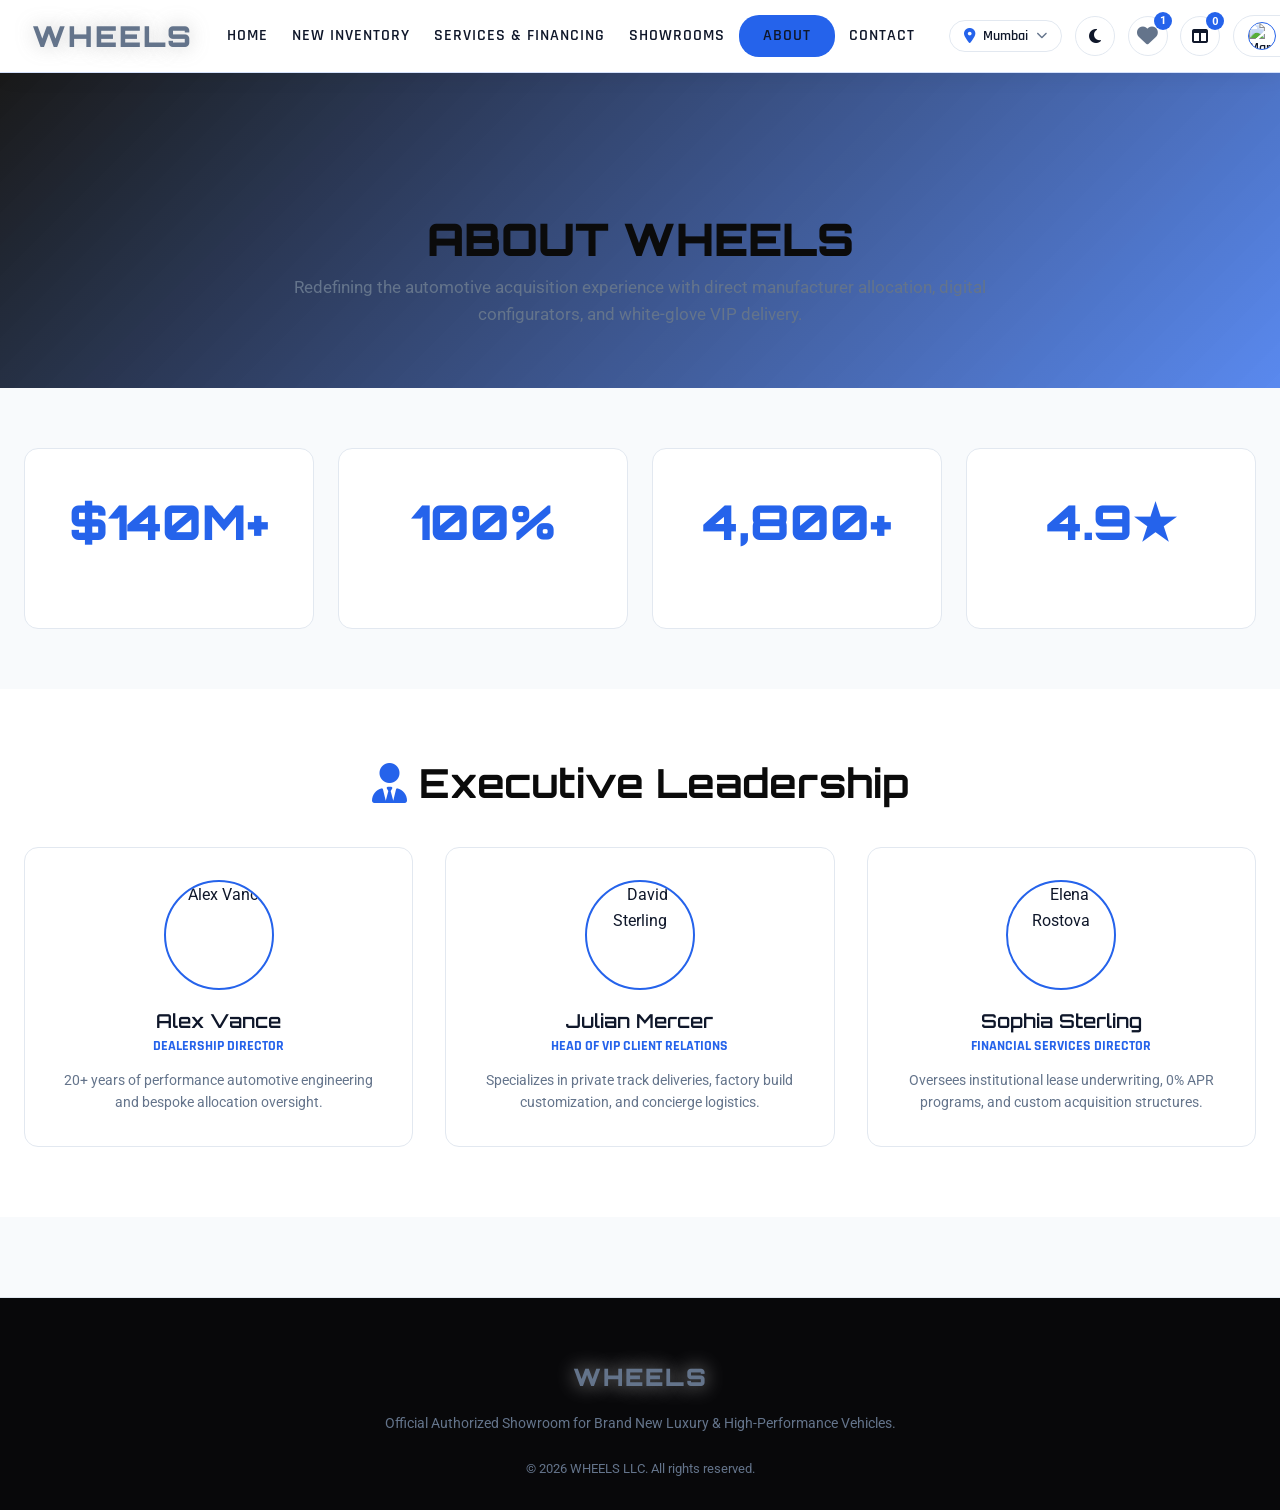
==== about.html @ 49829bff "first commit" ====
<!DOCTYPE html>
<html lang="en">

<head>
    <meta charset="UTF-8">
    <meta name="viewport" content="width=device-width, initial-scale=1.0">
    <title>About Us - WHEELS</title>
    <link rel="stylesheet" href="css/style.css">
    <link rel="stylesheet" href="https://cdnjs.cloudflare.com/ajax/libs/font-awesome/6.4.0/css/all.min.css">
    <link rel="icon" type="image/x-icon"
        href="data:image/svg+xml,<svg xmlns='http://www.w3.org/2000/svg' viewBox='0 0 100 100'><text y='.9em' font-size='90'>🚗</text></svg>">
    <style>
        .page-header {
            background: linear-gradient(135deg, rgba(13, 13, 13, 0.95) 0%, rgba(37, 99, 235, 0.75) 100%), url('https://images.unsplash.com/photo-1492144534655-ae79c2c03457?w=1920&fit=crop') center/cover;
            padding: 140px 2rem 60px;
            text-align: center;
        }

        .stat-card {
            background: var(--subtle);
            border: 1px solid var(--extra);
            border-radius: 14px;
            text-align: center;
            padding: 2.2rem 1.5rem;
        }

        .stat-number {
            font-family: var(--font-heading);
            font-size: 3rem;
            color: var(--secondary);
            font-weight: 900;
            margin-bottom: 0.4rem;
        }

        .team-grid {
            display: grid;
            grid-template-columns: repeat(auto-fit, minmax(260px, 1fr));
            gap: 2rem;
        }

        .team-card {
            background: var(--subtle);
            padding: 2rem;
            text-align: center;
            border: 1px solid var(--extra);
            border-radius: 14px;
            transition: all 0.3s ease;
        }

        .team-card:hover {
            transform: translateY(-6px);
            border-color: var(--secondary);
        }

        .team-avatar {
            width: 110px;
            height: 110px;
            border-radius: 50%;
            object-fit: cover;
            border: 2px solid var(--secondary);
            margin: 0 auto 1.2rem;
            display: block;
        }
    </style>
</head>

<body>
    <!-- NAVBAR -->
    <nav class="navbar">
        <div class="navbar-container">
            <a href="index.html" class="logo">WHEELS</a>
            <ul class="nav-menu">
                <li><a href="index.html">Home</a></li>
                <li><a href="fleet.html">New Inventory</a></li>
                <li><a href="services.html">Services & Financing</a></li>
                <li><a href="locations.html">Showrooms</a></li>
                <li><a href="about.html" class="active">About</a></li>
                <li><a href="contact.html">Contact</a></li>
            </ul>
            <div class="nav-icons">
                <!-- Injected via auth.js / main.js -->
            </div>
            <button class="mobile-menu-toggle" aria-label="Toggle Menu">☰</button>
        </div>
    </nav>

    <!-- PAGE HEADER -->
    <section class="page-header">
        <div class="container" style="max-width: 1200px; margin: 0 auto; padding: 0 1.5rem;">
            <h1 style="font-size: 2.8rem; margin-bottom: 0.5rem;">ABOUT WHEELS</h1>
            <p style="color: var(--accent); max-width: 700px; margin: 0 auto; font-size: 1.05rem;">
                Redefining the automotive acquisition experience with direct manufacturer allocation, digital configurators, and white-glove VIP delivery.
            </p>
        </div>
    </section>

    <!-- STATS -->
    <section class="section" style="padding: 60px 0; background: var(--primary);">
        <div class="container" style="max-width: 1280px; margin: 0 auto; padding: 0 1.5rem;">
            <div style="display: grid; grid-template-columns: repeat(auto-fit, minmax(220px, 1fr)); gap: 1.5rem;">
                <div class="stat-card">
                    <div class="stat-number">$140M+</div>
                    <div style="font-family: var(--font-accent); color: #fff; text-transform: uppercase;">Delivered New Vehicles</div>
                </div>
                <div class="stat-card">
                    <div class="stat-number">100%</div>
                    <div style="font-family: var(--font-accent); color: #fff; text-transform: uppercase;">Transparent MSRP Guarantee</div>
                </div>
                <div class="stat-card">
                    <div class="stat-number">4,800+</div>
                    <div style="font-family: var(--font-accent); color: #fff; text-transform: uppercase;">VIP Test Drives Completed</div>
                </div>
                <div class="stat-card">
                    <div class="stat-number">4.9★</div>
                    <div style="font-family: var(--font-accent); color: #fff; text-transform: uppercase;">Client Satisfaction Rating</div>
                </div>
            </div>
        </div>
    </section>

    <!-- LEADERSHIP TEAM -->
    <section class="section" style="padding: 70px 0; background: var(--subtle);">
        <div class="container" style="max-width: 1280px; margin: 0 auto; padding: 0 1.5rem;">
            <h2 style="margin-bottom: 2.5rem;"><i class="fas fa-user-tie" style="color: var(--secondary);"></i> Executive Leadership</h2>
            
            <div class="team-grid">
                <div class="team-card">
                    <img src="https://images.unsplash.com/photo-1534528741775-53994a69daeb?auto=format&fit=crop&w=300&q=80" alt="Alex Vance" class="team-avatar">
                    <h3 style="font-size: 1.2rem; margin-bottom: 0.2rem;">Alex Vance</h3>
                    <span style="color: var(--secondary); font-family: var(--font-accent); font-weight: 700; font-size: 0.85rem; text-transform: uppercase; display: block; margin-bottom: 0.8rem;">Dealership Director</span>
                    <p style="font-size: 0.85rem; color: var(--accent); margin: 0;">20+ years of performance automotive engineering and bespoke allocation oversight.</p>
                </div>

                <div class="team-card">
                    <img src="https://images.unsplash.com/photo-1507003211169-0a1dd7228f2d?auto=format&fit=crop&w=300&q=80" alt="David Sterling" class="team-avatar">
                    <h3 style="font-size: 1.2rem; margin-bottom: 0.2rem;">Julian Mercer</h3>
                    <span style="color: var(--secondary); font-family: var(--font-accent); font-weight: 700; font-size: 0.85rem; text-transform: uppercase; display: block; margin-bottom: 0.8rem;">Head of VIP Client Relations</span>
                    <p style="font-size: 0.85rem; color: var(--accent); margin: 0;">Specializes in private track deliveries, factory build customization, and concierge logistics.</p>
                </div>

                <div class="team-card">
                    <img src="https://images.unsplash.com/photo-1573496359142-b8d87734a5a2?auto=format&fit=crop&w=300&q=80" alt="Elena Rostova" class="team-avatar">
                    <h3 style="font-size: 1.2rem; margin-bottom: 0.2rem;">Sophia Sterling</h3>
                    <span style="color: var(--secondary); font-family: var(--font-accent); font-weight: 700; font-size: 0.85rem; text-transform: uppercase; display: block; margin-bottom: 0.8rem;">Financial Services Director</span>
                    <p style="font-size: 0.85rem; color: var(--accent); margin: 0;">Oversees institutional lease underwriting, 0% APR programs, and custom acquisition structures.</p>
                </div>
            </div>
        </div>
    </section>

    <!-- FOOTER -->
    <footer class="footer" style="padding: 60px 0 30px; background: #08080a; border-top: 1px solid var(--extra);">
        <div class="container" style="max-width: 1280px; margin: 0 auto; padding: 0 1.5rem; text-align: center;">
            <a href="index.html" class="logo" style="font-size: 1.5rem; display: inline-block; margin-bottom: 1rem;">WHEELS</a>
            <p style="color: var(--accent); font-size: 0.9rem; max-width: 600px; margin: 0 auto 1.5rem;">
                Official Authorized Showroom for Brand New Luxury & High-Performance Vehicles.
            </p>
            <div style="color: var(--accent); font-size: 0.8rem;">
                © 2026 WHEELS LLC. All rights reserved.
            </div>
        </div>
    </footer>

    <!-- SCRIPTS -->
    <script src="js/car-db.js"></script>
    <script src="js/auth.js"></script>
    <script src="js/main.js"></script>
</body>

</html>
---- css/style.css ----
/* ============================================
   WHEELS - CAR RENTAL THEME
   ============================================ */

/* ===== GOOGLE FONTS ===== */
@import url('https://fonts.googleapis.com/css2?family=Orbitron:wght@400;500;600;700;800;900&family=Roboto:wght@300;400;500;700&family=Rajdhani:wght@300;400;500;600;700&display=swap');

/* ===== CSS VARIABLES ===== */
:root {
  --primary: #090D16;
  --secondary: #2563EB;
  --accent: #94A3B8;
  --text: #F8FAFC;
  --subtle: #111827;
  --highlight: #06B6D4;
  --extra: #1E293B;
  
  --font-heading: 'Orbitron', sans-serif;
  --font-body: 'Roboto', sans-serif;
  --font-accent: 'Rajdhani', sans-serif;
}

body.light-theme {
  --primary: #F8FAFC;
  --secondary: #2563EB;
  --accent: #64748B;
  --text: #0F172A;
  --subtle: #FFFFFF;
  --highlight: #0284C7;
  --extra: #E2E8F0;
}

body.light-theme h1,
body.light-theme h2 {
  color: #0B0B0B;
  text-shadow: none;
}

body.light-theme .footer {
  background: #F0F1F4;
}

body.light-theme .footer-section h3 {
  color: #111111;
}

body.light-theme .footer-section p,
body.light-theme .footer-section ul li,
body.light-theme .footer-section ul li a,
body.light-theme .footer-bottom {
  color: #2F2F2F;
}

body.light-theme .footer-section ul li a:hover {
  padding-left: 0;
  transform: none;
  text-shadow: none;
  color: var(--secondary);
}

/* ===== RESET & BASE STYLES ===== */
* {
  margin: 0;
  padding: 0;
  box-sizing: border-box;
}

html {
  scroll-behavior: smooth;
}

/* Global smooth transitions */
* {
  transition-timing-function: ease-in-out;
}

body {
  font-family: var(--font-body);
  color: var(--text);
  background-color: var(--primary);
  line-height: 1.6;
  overflow-x: hidden;
  padding-top: 0; /* Navbar is fixed, no padding needed */
}

/* ===== CARBON FIBER TEXTURE ===== */
.carbon-fiber {
  background-image: 
    repeating-linear-gradient(0deg, rgba(255,255,255,0.03) 0px, transparent 1px, transparent 2px, rgba(255,255,255,0.03) 3px),
    repeating-linear-gradient(90deg, rgba(255,255,255,0.03) 0px, transparent 1px, transparent 2px, rgba(255,255,255,0.03) 3px);
  background-color: var(--primary);
}

/* ===== TYPOGRAPHY ===== */
h1, h2, h3, h4, h5, h6 {
  font-family: var(--font-heading);
  font-weight: 700;
  line-height: 1.2;
  margin-bottom: 1rem;
  text-align: center; /* Center all headings */
}

h1 { font-size: 3.5rem; font-weight: 900; text-align: center; }
h2 { font-size: 2.5rem; font-weight: 700; text-align: center; }
h3 { font-size: 1.8rem; font-weight: 600; text-align: center; }
h4 { font-size: 1.4rem; font-weight: 500; text-align: center; }

p {
  font-family: var(--font-body);
  font-size: 1rem;
  margin-bottom: 1rem;
  text-align: center; /* Center all paragraphs */
}

/* ===== TOP UTILITY BAR ===== */
.top-utility-bar {
  background: #0b0f19;
  border-bottom: 1px solid rgba(255, 255, 255, 0.08);
  padding: 6px 0;
  font-size: 0.82rem;
  color: var(--accent);
  position: relative;
  z-index: 1001;
}

body.light-theme .top-utility-bar {
  background: #0f172a;
  color: #94a3b8;
}

.utility-container {
  max-width: 1400px;
  margin: 0 auto;
  padding: 0 2rem;
  display: flex;
  justify-content: space-between;
  align-items: center;
}

.utility-left, .utility-right {
  display: flex;
  align-items: center;
  gap: 1.2rem;
}

.utility-link {
  color: inherit;
  text-decoration: none;
  display: inline-flex;
  align-items: center;
  gap: 6px;
  transition: color 0.2s;
  cursor: pointer;
}

.utility-link:hover {
  color: #38bdf8;
}

.utility-link.highlight {
  color: #38bdf8;
  font-weight: 600;
}

/* ===== NAVBAR ===== */
.navbar {
  position: sticky;
  top: 0;
  width: 100%;
  background: rgba(11, 15, 25, 0.95);
  backdrop-filter: blur(20px);
  -webkit-backdrop-filter: blur(20px);
  padding: 0.8rem 0;
  z-index: 1000;
  border-bottom: 1px solid rgba(37, 99, 235, 0.25);
  box-shadow: 0 4px 25px rgba(0, 0, 0, 0.5);
  overflow: visible;
}

body.light-theme .navbar {
  background: rgba(255, 255, 255, 0.96);
  border-bottom: 1px solid rgba(37, 99, 235, 0.2);
  box-shadow: 0 4px 20px rgba(0, 0, 0, 0.06);
}

.navbar-container {
  max-width: 1400px;
  margin: 0 auto;
  padding: 0 2rem;
  display: flex;
  justify-content: space-between;
  align-items: center;
  gap: 1.5rem;
  width: 100%;
  box-sizing: border-box;
}

/* Header Center Search */
.nav-center-search {
  display: flex;
  align-items: center;
  background: rgba(255, 255, 255, 0.06);
  border: 1.5px solid var(--extra);
  border-radius: 30px;
  padding: 4px 4px 4px 16px;
  max-width: 480px;
  width: 100%;
  transition: all 0.3s ease;
}

body.light-theme .nav-center-search {
  background: #f1f5f9;
  border: 1.5px solid #cbd5e1;
}

.nav-center-search:focus-within {
  border-color: var(--secondary);
  box-shadow: 0 0 0 3px rgba(37, 99, 235, 0.2);
  background: rgba(255, 255, 255, 0.1);
}

body.light-theme .nav-center-search:focus-within {
  background: #ffffff;
}

.nav-center-search input {
  background: transparent;
  border: none;
  color: var(--text);
  outline: none;
  font-size: 0.9rem;
  width: 100%;
  padding-left: 8px;
}

.nav-search-btn {
  background: var(--secondary);
  color: #ffffff;
  border: none;
  padding: 8px 18px;
  border-radius: 20px;
  font-size: 0.85rem;
  font-weight: 700;
  font-family: var(--font-accent);
  letter-spacing: 0.5px;
  cursor: pointer;
  transition: all 0.2s ease;
}

.nav-search-btn:hover {
  background: #1d4ed8;
  transform: scale(1.02);
}

/* Sub-Navbar Bar */
.subnav-bar {
  background: rgba(15, 23, 42, 0.85);
  border-bottom: 1px solid rgba(255, 255, 255, 0.05);
  padding: 8px 0;
  display: flex;
  justify-content: center;
}

body.light-theme .subnav-bar {
  background: #ffffff;
  border-bottom: 1px solid #e2e8f0;
}

.subnav-links {
  display: flex;
  list-style: none;
  gap: 2rem;
  margin: 0;
  padding: 0;
  flex-wrap: wrap;
  justify-content: center;
}

.subnav-links li a {
  color: var(--accent);
  text-decoration: none;
  font-size: 0.9rem;
  font-weight: 600;
  font-family: var(--font-body);
  transition: all 0.2s ease;
  padding: 4px 8px;
}

.subnav-links li a:hover, .subnav-links li a.active {
  color: var(--secondary);
}

body.light-theme .subnav-links li a {
  color: #475569;
}

body.light-theme .subnav-links li a:hover, body.light-theme .subnav-links li a.active {
  color: var(--secondary);
}

/* ===================================================
   HERO SECTION - SPLIT LAYOUT WITH BLUE / CYBER THEME
   =================================================== */
.hero-split-section {
  padding: 60px 0 70px;
  background: radial-gradient(circle at 80% 50%, rgba(37, 99, 235, 0.12) 0%, rgba(6, 182, 212, 0.05) 40%, var(--primary) 75%);
  position: relative;
  overflow: hidden;
}

body.light-theme .hero-split-section {
  background: radial-gradient(circle at 80% 40%, rgba(37, 99, 235, 0.08) 0%, rgba(6, 182, 212, 0.04) 50%, #f8fafc 100%);
}

.hero-split-container {
  max-width: 1400px;
  margin: 0 auto;
  padding: 0 2rem;
  display: grid;
  grid-template-columns: 1.15fr 0.85fr;
  gap: 3rem;
  align-items: center;
}

.hero-text-col {
  text-align: left;
}

.hero-badge-tag {
  display: inline-flex;
  align-items: center;
  gap: 8px;
  background: rgba(37, 99, 235, 0.12);
  border: 1px solid rgba(37, 99, 235, 0.35);
  color: #38bdf8;
  padding: 6px 14px;
  border-radius: 20px;
  font-size: 0.82rem;
  font-weight: 700;
  font-family: var(--font-accent);
  letter-spacing: 0.5px;
  margin-bottom: 1.2rem;
}

body.light-theme .hero-badge-tag {
  background: rgba(37, 99, 235, 0.1);
  color: #1d4ed8;
  border-color: rgba(37, 99, 235, 0.3);
}

.hero-headline-main {
  font-family: var(--font-heading);
  font-size: 3.4rem;
  font-weight: 900;
  line-height: 1.15;
  margin-bottom: 0.8rem;
  text-align: left;
  letter-spacing: 1px;
}

.hero-headline-main span.highlight-text {
  color: var(--secondary);
  position: relative;
  display: inline-block;
  background: linear-gradient(135deg, #2563eb 0%, #06b6d4 100%);
  -webkit-background-clip: text;
  -webkit-text-fill-color: transparent;
}

.hero-sub-title {
  font-size: 1.35rem;
  font-weight: 700;
  color: var(--text);
  margin-bottom: 1rem;
  text-align: left;
}

.hero-desc-para {
  font-size: 1rem;
  color: var(--accent);
  line-height: 1.7;
  margin-bottom: 2rem;
  text-align: left;
  max-width: 600px;
}

.hero-cta-btn {
  display: inline-flex;
  align-items: center;
  gap: 10px;
  background: linear-gradient(135deg, #2563eb 0%, #1d4ed8 100%);
  color: #ffffff;
  padding: 16px 36px;
  border-radius: 35px;
  font-family: var(--font-accent);
  font-size: 1.05rem;
  font-weight: 800;
  text-transform: uppercase;
  letter-spacing: 1px;
  text-decoration: none;
  box-shadow: 0 10px 30px rgba(37, 99, 235, 0.4);
  transition: all 0.3s ease;
  border: none;
}

.hero-cta-btn:hover {
  transform: translateY(-3px) scale(1.02);
  box-shadow: 0 15px 40px rgba(37, 99, 235, 0.6);
  background: linear-gradient(135deg, #1d4ed8 0%, #0284c7 100%);
}

.hero-checklist-row {
  display: flex;
  gap: 1.5rem;
  margin-top: 2.5rem;
  padding-top: 1.5rem;
  border-top: 1px solid var(--extra);
  flex-wrap: wrap;
}

.hero-check-item {
  display: flex;
  align-items: center;
  gap: 6px;
  font-size: 0.85rem;
  color: var(--accent);
  font-family: var(--font-body);
}

.hero-check-item i {
  color: var(--highlight);
  font-size: 0.9rem;
}

/* Right Car Image Showcase */
.hero-image-col {
  position: relative;
  display: flex;
  align-items: center;
  justify-content: center;
}

.hero-car-stage {
  position: relative;
  width: 100%;
  max-width: 600px;
  filter: drop-shadow(0 25px 35px rgba(0, 0, 0, 0.5));
  animation: floatCar 4s ease-in-out infinite;
}

.hero-car-stage img {
  width: 100%;
  height: auto;
  object-fit: contain;
  border-radius: 16px;
}

@keyframes floatCar {
  0%, 100% { transform: translateY(0px); }
  50% { transform: translateY(-8px); }
}

/* Floating WhatsApp Concierge */
.floating-whatsapp-btn {
  position: fixed;
  bottom: 30px;
  right: 30px;
  width: 56px;
  height: 56px;
  border-radius: 50%;
  background: #25D366;
  color: #ffffff;
  display: flex;
  align-items: center;
  justify-content: center;
  font-size: 1.8rem;
  box-shadow: 0 10px 25px rgba(37, 211, 102, 0.4);
  z-index: 9999;
  text-decoration: none;
  transition: all 0.3s ease;
}

.floating-whatsapp-btn:hover {
  transform: scale(1.12);
  box-shadow: 0 15px 35px rgba(37, 211, 102, 0.6);
}

@media (max-width: 992px) {
  .hero-split-container {
    grid-template-columns: 1fr;
    text-align: center;
  }
  .hero-text-col {
    text-align: center;
  }
  .hero-headline-main {
    font-size: 2.5rem;
    text-align: center;
  }
  .hero-sub-title, .hero-desc-para {
    text-align: center;
    margin-left: auto;
    margin-right: auto;
  }
  .hero-checklist-row {
    justify-content: center;
  }
  .nav-center-search, .subnav-bar {
    display: none;
  }
}

.logo {
  font-family: var(--font-heading);
  font-size: 1.8rem;
  font-weight: 900;
  color: var(--accent);
  text-decoration: none;
  text-transform: uppercase;
  letter-spacing: 2px;
  text-shadow: 0 0 20px rgba(192, 192, 192, 0.8);
  transition: all 0.3s ease;
  flex-shrink: 0; /* Prevent logo from shrinking */
  white-space: nowrap;
}

.logo:hover {
  color: var(--secondary);
  text-shadow: 0 0 30px rgba(220, 20, 60, 1);
  transform: scale(1.05);
}

.nav-menu {
  display: flex;
  list-style: none;
  gap: 0.3rem;
  align-items: center;
  flex-shrink: 0; /* Prevent menu from shrinking */
  margin: 0;
  padding: 0;
}

.nav-menu li a {
  color: var(--text);
  text-decoration: none;
  font-family: var(--font-accent);
  font-weight: 600;
  font-size: 1rem;
  text-transform: uppercase;
  letter-spacing: 1px;
  padding: 0.4rem 0.6rem;
  transition: all 0.3s ease;
  position: relative;
  white-space: nowrap; /* Prevent text wrapping */
  display: inline-block; /* Ensure proper display */
}

.nav-menu li a::after {
  content: '';
  position: absolute;
  bottom: -5px;
  left: 50%;
  transform: translateX(-50%);
  width: 0;
  height: 2px;
  background: var(--secondary);
  transition: width 0.3s ease;
}

.nav-menu li a:hover::after {
  width: 80%;
}

.nav-menu li a.active::after {
  display: none; /* Hide underline when active since we have background */
}

.nav-menu li a:hover {
  color: var(--secondary);
}

.nav-menu li a.active {
  background: var(--secondary);
  color: var(--text); /* White text on red background */
  border-radius: 20px;
  padding: 0.5rem 1.5rem;
}

/* ===== DROPDOWN MENU ===== */
.nav-dropdown {
  position: relative;
}

.dropdown-toggle {
  display: flex;
  align-items: center;
  gap: 0.3rem;
}

.dropdown-toggle i {
  font-size: 0.7rem;
  transition: transform 0.3s ease;
}

.nav-dropdown:hover .dropdown-toggle i {
  transform: rotate(180deg);
}

.dropdown-menu {
  position: absolute;
  top: 100%;
  left: 0;
  background: var(--primary);
  border: 2px solid var(--secondary);
  border-radius: 10px;
  list-style: none;
  padding: 0.5rem 0;
  margin: 0.5rem 0 0 0;
  min-width: 180px;
  opacity: 0;
  visibility: hidden;
  transform: translateY(-10px);
  transition: all 0.3s ease;
  z-index: 1000;
  box-shadow: 0 10px 30px rgba(220, 20, 60, 0.3);
}

.nav-dropdown:hover .dropdown-menu {
  opacity: 1;
  visibility: visible;
  transform: translateY(0);
}

.dropdown-menu li {
  margin: 0;
}

.dropdown-menu li a {
  display: block;
  padding: 0.8rem 1.5rem;
  color: var(--text);
  text-decoration: none;
  font-family: var(--font-accent);
  font-weight: 600;
  font-size: 0.9rem;
  text-transform: uppercase;
  letter-spacing: 1px;
  transition: all 0.3s ease;
  border-radius: 0;
}

.dropdown-menu li a:hover {
  background: var(--secondary);
  color: var(--text);
  padding-left: 2rem;
}

.dropdown-menu li a.active {
  background: var(--secondary);
  color: var(--text);
  border-radius: 0;
  padding: 0.8rem 1.5rem;
}

.nav-icons {
  display: flex;
  gap: 0.8rem;
  align-items: center;
  flex-shrink: 0; /* Prevent icons from shrinking */
}

.theme-toggle {
  background: transparent;
  border: 1px solid var(--extra);
  color: var(--text);
  width: 40px;
  height: 40px;
  border-radius: 50%;
  cursor: pointer;
  display: inline-flex;
  align-items: center;
  justify-content: center;
  font-size: 1rem;
  transition: all 0.3s ease;
}

.theme-toggle:hover {
  color: var(--secondary);
  border-color: var(--secondary);
  transform: scale(1.05);
}

.nav-icons a {
  color: var(--accent);
  font-size: 1.3rem;
  transition: all 0.3s ease;
}

.nav-icons a:hover {
  color: var(--secondary);
  transform: scale(1.2);
}

.mobile-menu-toggle {
  display: none;
  background: none;
  border: none;
  color: var(--text);
  font-size: 1.8rem;
  cursor: pointer;
  flex-shrink: 0; /* Prevent toggle from shrinking */
  padding: 0.5rem;
  align-self: center;
}

/* ===== BUTTONS ===== */
.btn {
  display: inline-block;
  padding: 14px 40px;
  font-family: var(--font-accent);
  font-weight: 700;
  font-size: 1rem;
  text-transform: uppercase;
  text-decoration: none;
  border: none;
  cursor: pointer;
  transition: all 0.3s ease;
  position: relative;
  overflow: hidden;
  clip-path: polygon(10% 0%, 100% 0%, 90% 100%, 0% 100%);
  background: linear-gradient(135deg, var(--secondary) 0%, var(--highlight) 100%);
  color: var(--text);
  letter-spacing: 1px;
}

.btn::before {
  content: '';
  position: absolute;
  top: 0;
  left: -100%;
  width: 100%;
  height: 100%;
  background: linear-gradient(90deg, transparent, rgba(255,255,255,0.2), transparent);
  transition: left 0.5s ease;
}

.btn:hover::before {
  left: 100%;
}

.btn:hover {
  background: var(--accent);
  color: var(--primary);
  box-shadow: 0 0 30px rgba(192, 192, 192, 0.8);
  transform: translateY(-3px) scale(1.05);
  letter-spacing: 2px;
}

.btn-secondary {
  background: transparent;
  border: 2px solid var(--secondary);
  color: var(--secondary);
}

.btn-secondary:hover {
  background: var(--secondary);
  color: var(--text);
  transform: translateY(-3px) scale(1.05);
  box-shadow: 0 5px 20px rgba(220, 20, 60, 0.6);
  letter-spacing: 2px;
}

/* Ensure btn-secondary hover overrides btn hover for buttons with both classes */
.btn.btn-secondary:hover {
  background: var(--secondary) !important;
  color: var(--text) !important;
}

/* ===== CARDS ===== */
.card {
  background-color: var(--primary);
  border-top: 4px solid var(--secondary);
  border: 1px solid var(--extra);
  padding: 2rem;
  transition: all 0.3s ease;
  position: relative;
  clip-path: polygon(5% 0%, 100% 0%, 95% 100%, 0% 100%);
  height: 100%;
  display: flex;
  flex-direction: column;
  text-align: center; /* Center all text in cards */
  align-items: center; /* Center card content */
}

/* Service card button alignment */
.service-card .btn {
  margin-top: auto;
  align-self: center;
  width: auto;
  min-width: 150px;
  display: inline-block;
}

.card p,
.card h3,
.card h4 {
  text-align: center;
  width: 100%;
}

.card::before {
  content: '';
  position: absolute;
  top: 0;
  left: 0;
  right: 0;
  height: 4px;
  background: var(--secondary);
  transform: scaleX(0);
  transition: transform 0.3s ease;
}

.card:hover::before {
  transform: scaleX(1);
}

.card:hover {
  border-color: var(--accent);
  transform: translateY(-10px) scale(1.02);
  box-shadow: 0 10px 40px rgba(220, 20, 60, 0.5);
  background-color: var(--subtle);
}

/* Card icon hover effect */
.card:hover i {
  transform: scale(1.2) rotate(5deg);
  color: var(--secondary);
  transition: all 0.3s ease;
}

.card i {
  transition: all 0.3s ease;
}

/* Card text hover effect */
.card:hover h3 {
  color: var(--secondary);
  transition: color 0.3s ease;
}

.card:hover p {
  color: var(--accent);
  transition: color 0.3s ease;
}

/* ===== HERO SECTION ===== */
.hero {
  position: relative;
  height: 100vh;
  min-height: 600px;
  display: flex;
  align-items: center;
  justify-content: center;
  overflow: hidden;
  margin-top: 0; /* No margin needed as navbar is fixed */
}

.hero-video {
  position: absolute;
  top: 50%;
  left: 50%;
  transform: translate(-50%, -50%);
  min-width: 100%;
  min-height: 100%;
  width: auto;
  height: auto;
  z-index: -2;
  object-fit: cover;
}

.hero-overlay {
  position: absolute;
  top: 0;
  left: 0;
  width: 100%;
  height: 100%;
  background: linear-gradient(135deg, rgba(13, 13, 13, 0.85) 0%, rgba(220, 20, 60, 0.3) 100%);
  z-index: -1;
}

.hero-content {
  max-width: 1200px;
  margin: 0 auto;
  padding: 0 2rem;
  text-align: center;
  z-index: 1;
  position: relative;
  width: 100%;
  box-sizing: border-box;
}

.hero-content h1 {
  font-size: 4rem;
  margin-bottom: 1.5rem;
  text-shadow: 0 0 30px rgba(220, 20, 60, 0.8);
  animation: fadeInUp 1s ease;
  transition: all 0.3s ease;
}

.hero-content:hover h1 {
  transform: scale(1.05);
  text-shadow: 0 0 40px rgba(220, 20, 60, 1);
  color: var(--secondary);
}

/* Additional hover effects for form elements */
.booking-form:hover {
  transform: scale(1.01);
  transition: all 0.3s ease;
}

.booking-form {
  transition: all 0.3s ease;
}

.booking-widget {
  background: rgba(13, 13, 13, 0.95);
  border: 2px solid var(--secondary);
  padding: 2.5rem;
  margin-top: 3rem;
  clip-path: polygon(3% 0%, 100% 0%, 97% 100%, 0% 100%);
  box-shadow: 0 10px 50px rgba(220, 20, 60, 0.4);
  width: 100%;
  max-width: 100%;
  box-sizing: border-box;
  transition: all 0.3s ease;
}

.booking-widget:hover {
  box-shadow: 0 15px 60px rgba(220, 20, 60, 0.6);
  border-color: var(--highlight);
  transform: translateY(-5px);
}

.booking-form {
  display: grid;
  grid-template-columns: repeat(auto-fit, minmax(200px, 1fr));
  gap: 1.5rem;
  margin-bottom: 1.5rem;
}

.form-group {
  display: flex;
  flex-direction: column;
}

.form-group label {
  font-family: var(--font-accent);
  font-weight: 600;
  margin-bottom: 0.5rem;
  color: var(--accent);
  font-size: 0.9rem;
  text-transform: uppercase;
}

.form-group input,
.form-group select {
  padding: 12px;
  background: var(--subtle);
  border: 1px solid var(--extra);
  color: var(--text);
  font-family: var(--font-body);
  transition: all 0.3s ease;
}

.form-group input:hover,
.form-group select:hover {
  border-color: var(--accent);
  background: var(--extra);
  transition: all 0.3s ease;
}

.form-group input:focus,
.form-group select:focus {
  outline: none;
  border-color: var(--secondary);
  box-shadow: 0 0 15px rgba(220, 20, 60, 0.5);
  transform: scale(1.02);
  transition: all 0.3s ease;
}

.form-group label:hover {
  color: var(--secondary);
  transition: color 0.3s ease;
}

.trust-badges {
  display: flex;
  justify-content: center;
  gap: 3rem;
  margin-top: 2rem;
  flex-wrap: wrap;
}

.trust-badge {
  display: flex;
  align-items: center;
  gap: 0.5rem;
  color: var(--accent);
  font-size: 0.9rem;
  transition: all 0.3s ease;
  padding: 0.5rem 1rem;
  border-radius: 20px;
}

.trust-badge:hover {
  background: rgba(220, 20, 60, 0.2);
  color: var(--secondary);
  transform: translateY(-5px) scale(1.1);
  box-shadow: 0 5px 15px rgba(220, 20, 60, 0.4);
}

.trust-badge:hover i {
  transform: rotate(360deg) scale(1.3);
  color: var(--secondary);
}

.trust-badge i {
  transition: all 0.5s ease;
}

/* ===== SECTIONS ===== */
.section {
  padding: 5rem 2rem;
  max-width: 1400px;
  margin: 0 auto;
  width: 100%;
  box-sizing: border-box;
}

.section-title {
  text-align: center;
  margin-bottom: 3rem;
  width: 100%;
}

.section-title h2 {
  position: relative;
  display: inline-block;
  padding-bottom: 1rem;
  margin: 0 auto;
}

.section-title h2::after {
  content: '';
  position: absolute;
  bottom: 0;
  left: 50%;
  transform: translateX(-50%);
  width: 100px;
  height: 3px;
  background: linear-gradient(90deg, transparent, var(--secondary), transparent);
  transition: all 0.3s ease;
}

.section-title:hover h2 {
  color: var(--secondary);
  transform: scale(1.05);
  transition: all 0.3s ease;
}

.section-title h2 {
  transition: all 0.3s ease;
}

.section-title:hover h2::after {
  width: 150px;
  height: 4px;
  box-shadow: 0 0 10px rgba(220, 20, 60, 0.6);
}

/* ===== GRID LAYOUTS ===== */
.grid {
  display: grid;
  gap: 2rem;
  align-items: start; /* Align items to start for consistent alignment */
  justify-items: stretch; /* Stretch items to fill grid cells */
}

/* Center grid items content */
.grid > * {
  width: 100%;
  max-width: 100%;
}

.grid-2 { grid-template-columns: repeat(auto-fit, minmax(300px, 1fr)); }
.grid-3 { grid-template-columns: repeat(auto-fit, minmax(280px, 1fr)); }
.grid-4 { grid-template-columns: repeat(auto-fit, minmax(250px, 1fr)); }

/* ===== CAR CARDS ===== */
.car-card {
  background: var(--primary);
  border-top: 4px solid var(--secondary);
  border: 1px solid var(--extra);
  overflow: hidden;
  transition: all 0.3s ease;
  clip-path: polygon(3% 0%, 100% 0%, 97% 100%, 0% 100%);
  display: flex;
  flex-direction: column;
  height: 100%;
}

.car-card-image {
  position: relative;
  width: 100%;
  height: 250px;
  overflow: hidden;
}

.car-card-image img {
  width: 100%;
  height: 100%;
  object-fit: cover;
  transition: all 0.5s ease;
}

.car-card:hover .car-card-image img {
  transform: scale(1.1) rotate(2deg);
  filter: brightness(1.2) contrast(1.1);
}

.car-card-image::after {
  content: '';
  position: absolute;
  top: 0;
  left: 0;
  width: 100%;
  height: 100%;
  background: rgba(220, 20, 60, 0.2);
  opacity: 0;
  transition: opacity 0.3s ease;
}

.car-card:hover .car-card-image::after {
  opacity: 1;
}

/* Enhanced car card hover effects */
.car-card:hover {
  transform: translateY(-15px) scale(1.03);
  box-shadow: 0 15px 50px rgba(220, 20, 60, 0.6);
  border-color: var(--secondary);
}

.car-card:hover .car-card-title {
  color: var(--secondary);
  transform: scale(1.05);
  transition: all 0.3s ease;
}

.car-card-title {
  transition: all 0.3s ease;
}

.car-card:hover .car-card-price {
  color: var(--highlight);
  transform: scale(1.1);
  transition: all 0.3s ease;
}

.car-card-price {
  transition: all 0.3s ease;
}

.car-card:hover .car-card-category {
  background: var(--highlight);
  transform: scale(1.1);
  transition: all 0.3s ease;
}

.car-card-category {
  transition: all 0.3s ease;
}

.car-card:hover .car-card-features span {
  color: var(--text);
  transform: translateY(-2px);
  transition: all 0.3s ease;
}

.car-card-features span {
  transition: all 0.3s ease;
}

.car-card:hover .car-card-features i {
  color: var(--secondary);
  transform: scale(1.2);
  transition: all 0.3s ease;
}

.car-card-content {
  padding: 1.5rem;
  display: flex;
  flex-direction: column;
  flex-grow: 1;
  text-align: center; /* Center all text in car cards */
  align-items: center; /* Center card content */
}

.car-card-title {
  font-family: var(--font-heading);
  font-size: 1.5rem;
  margin-bottom: 0.5rem;
  color: var(--text);
  text-align: center;
  width: 100%;
  min-height: 3.6rem;
  line-height: 1.2;
}

.car-card-category {
  display: inline-block;
  background: var(--secondary);
  color: var(--text);
  padding: 0.3rem 0.8rem;
  font-size: 0.8rem;
  font-weight: 600;
  margin-bottom: 1rem;
  clip-path: polygon(10% 0%, 100% 0%, 90% 100%, 0% 100%);
  text-align: center;
  min-height: 1.4rem;
}

.car-card-price {
  font-family: var(--font-heading);
  font-size: 2rem;
  color: var(--secondary);
  margin-bottom: 1rem;
  text-align: center;
  width: 100%;
}

.car-card-features {
  display: flex;
  justify-content: center;
  align-items: center;
  gap: 1rem;
  margin-bottom: 1.5rem;
  color: var(--accent);
  flex-wrap: wrap;
  width: 100%;
  min-height: 2.6rem;
}

.car-card-features span {
  text-align: center;
}

.car-card-actions {
  display: flex;
  gap: 1rem;
  margin-top: auto; /* Push actions to bottom */
  width: 100%;
  justify-content: center; /* Center buttons */
  align-items: stretch; /* Align buttons in straight line - same height */
  flex-wrap: nowrap; /* Keep buttons in one line */
}

.car-card-actions .btn {
  flex: 1;
  padding: 10px 20px;
  font-size: 0.9rem;
  text-align: center;
  min-width: 0; /* Allow buttons to shrink if needed */
  display: flex;
  align-items: center;
  justify-content: center;
  height: auto;
  transition: all 0.3s ease;
}

.car-card:hover .car-card-actions .btn {
  box-shadow: 0 5px 20px rgba(220, 20, 60, 0.5);
}

.car-card:hover .car-card-actions .btn:hover {
  transform: translateY(-2px) scale(1.05);
  z-index: 10;
}

/* ===== FOOTER ===== */
.footer {
  background: var(--primary);
  border-top: 2px solid var(--secondary);
  padding: 4rem 2rem 2rem;
  margin-top: 5rem;
}

.footer-content {
  max-width: 1400px;
  margin: 0 auto;
  display: grid;
  grid-template-columns: repeat(auto-fit, minmax(250px, 1fr));
  gap: 3rem;
  margin-bottom: 2rem;
  width: 100%;
  box-sizing: border-box;
}

.footer-section h3 {
  font-family: var(--font-heading);
  color: var(--secondary);
  margin-bottom: 1.5rem;
  font-size: 1.3rem;
  transition: all 0.3s ease;
  text-align: center;
}

.footer-section:hover h3 {
  color: var(--highlight);
  transform: scale(1.05);
  text-shadow: 0 0 10px rgba(220, 20, 60, 0.5);
}

.footer-section ul {
  list-style: none;
  text-align: center;
}

.footer-section ul li {
  margin-bottom: 0.8rem;
  text-align: center;
}

.footer-section ul li a {
  color: var(--accent);
  text-decoration: none;
  transition: all 0.3s ease;
  font-family: var(--font-body);
  text-align: center;
}

.footer-section ul li a:hover {
  color: var(--secondary);
  padding-left: 10px;
  transform: translateX(5px);
  text-shadow: 0 0 10px rgba(220, 20, 60, 0.5);
  transition: all 0.3s ease;
}

.footer-section ul li a {
  transition: all 0.3s ease;
  display: inline-block;
}

.footer-social {
  display: flex;
  gap: 1rem;
  margin-top: 1rem;
  justify-content: center;
}

.footer-social a {
  width: 40px;
  height: 40px;
  display: flex;
  align-items: center;
  justify-content: center;
  background: var(--subtle);
  color: var(--accent);
  border-radius: 50%;
  transition: all 0.3s ease;
  font-size: 1.2rem;
}

.footer-social a:hover {
  background: var(--subtle);
  color: var(--secondary);
  transform: scale(1.1) rotate(5deg);
  box-shadow: 0 0 10px rgba(220, 20, 60, 0.5);
}

.footer-bottom {
  max-width: 1400px;
  margin: 0 auto;
  padding-top: 2rem;
  border-top: 1px solid var(--extra);
  text-align: center;
  color: var(--accent);
  font-size: 0.9rem;
  width: 100%;
  box-sizing: border-box;
}

/* ===== BACK TO TOP BUTTON ===== */
.back-to-top {
  position: fixed;
  bottom: 30px;
  right: 30px;
  width: 50px;
  height: 50px;
  background: var(--secondary);
  color: var(--text);
  border: none;
  border-radius: 50%;
  cursor: pointer;
  display: none;
  align-items: center;
  justify-content: center;
  font-size: 1.5rem;
  z-index: 999;
  transition: all 0.3s ease;
  clip-path: polygon(30% 0%, 70% 0%, 100% 50%, 70% 100%, 30% 100%, 0% 50%);
}

.back-to-top:hover {
  background: var(--accent);
  transform: translateY(-5px);
  box-shadow: 0 5px 20px rgba(220, 20, 60, 0.6);
}

.back-to-top.show {
  display: flex;
}

/* ===== ANIMATIONS ===== */
@keyframes fadeInUp {
  from {
    opacity: 0;
    transform: translateY(30px);
  }
  to {
    opacity: 1;
    transform: translateY(0);
  }
}

@keyframes pulse {
  0%, 100% {
    transform: scale(1);
  }
  50% {
    transform: scale(1.05);
  }
}

.fade-in-up {
  animation: fadeInUp 0.8s ease;
}

/* Smooth transitions for all interactive elements */
a, button, input, select, .card, .car-card, .btn {
  transition: all 0.3s ease;
}

/* Image hover effects */
img {
  transition: all 0.3s ease;
}

img:hover {
  filter: brightness(1.1);
}

/* ===== RESPONSIVE DESIGN ===== */
@media (max-width: 1024px) {
  /* First section after navbar needs extra top padding on tablet/laptop */
  .section:first-of-type {
    padding-top: 7rem;
  }
  
  .nav-menu {
    position: fixed;
    top: 70px;
    left: -100%;
    width: 100%;
    height: calc(100vh - 70px);
    background: var(--primary);
    flex-direction: column;
    padding: 2rem;
    transition: left 0.3s ease;
    border-top: 2px solid var(--secondary);
    overflow-y: auto; /* Allow scrolling if menu is too long */
    z-index: 999; /* Ensure menu is below navbar but above content */
    align-items: flex-start; /* Align menu items to start on mobile */
    gap: 0.5rem;
  }

  .nav-menu.active {
    left: 0;
  }

  /* Hide hero subtitle on mobile/tablet */
  .hero-subtitle {
    display: none;
  }

  /* Dropdown menu styles for mobile */
  .nav-dropdown {
    width: 100%;
  }

  .dropdown-menu {
    position: static;
    opacity: 1;
    visibility: visible;
    transform: none;
    display: none;
    width: 100%;
    margin: 0.5rem 0 0 1rem;
    border: none;
    border-left: 2px solid var(--secondary);
    border-radius: 0;
    box-shadow: none;
    background: transparent;
  }

  .nav-dropdown:hover .dropdown-menu,
  .nav-dropdown.active .dropdown-menu {
    display: block;
  }

  .dropdown-menu li a {
    padding: 0.6rem 1rem;
    font-size: 0.9rem;
  }

  .dropdown-toggle {
    width: 100%;
    justify-content: space-between;
  }

  .nav-icons {
    display: none; /* Hide nav icons on tablet/mobile - they'll be in hamburger menu */
  }

  /* Style mobile menu buttons */
  .mobile-nav-icons {
    display: flex;
    flex-direction: column;
    width: 100%;
    gap: 1rem;
    padding-top: 1rem;
    margin-top: 1rem;
    border-top: 2px solid var(--secondary);
  }

  .mobile-nav-icons a {
    width: 100%;
    text-align: center;
    padding: 1rem;
    margin: 0;
  }

  .mobile-menu-toggle {
    display: block;
  }

  h1 { font-size: 2.5rem; }
  h2 { font-size: 2rem; }
  
  .hero-content h1 {
    font-size: 3rem;
  }

  .hero {
    overflow-y: auto;
    align-items: flex-start;
    padding-top: 8rem;
  }

  .hero-content {
    padding: 0 1rem;
    margin-top: 1rem;
  }

  .booking-form {
    grid-template-columns: 1fr;
    gap: 1rem;
  }

  .form-group {
    width: 100%;
    display: flex !important;
    flex-direction: column;
    visibility: visible !important;
    opacity: 1 !important;
    min-height: auto;
  }

  .form-group:first-child {
    display: flex !important;
    visibility: visible !important;
    opacity: 1 !important;
  }

  .form-group label,
  .form-group select,
  .form-group input {
    width: 100% !important;
    visibility: visible !important;
    opacity: 1 !important;
    display: block !important;
    min-height: auto;
  }

  #pickup-location {
    display: block !important;
    visibility: visible !important;
    opacity: 1 !important;
    width: 100% !important;
  }

  .booking-widget {
    margin-top: 1rem;
    padding: 1.5rem;
    overflow: visible;
    max-height: none;
  }

  .stat-icon {
    margin: 0 auto 1rem;
  }
}

@media (max-width: 768px) {
  .section {
    padding: 3rem 1rem;
  }
  
  /* First section after navbar needs extra top padding */
  .section:first-of-type {
    padding-top: 6rem;
  }

  .hero {
    min-height: auto;
    height: auto;
    padding: 2rem 0;
    overflow-y: visible;
    align-items: flex-start;
  }

  .hero-content {
    padding: 0 1rem;
    margin-top: 1rem;
  }

  .hero-content h1 {
    font-size: 2rem;
  }

  .booking-widget {
    padding: 1.5rem;
    margin-top: 1rem;
    overflow: visible;
    width: 100%;
    max-width: 100%;
  }

  .booking-form {
    grid-template-columns: 1fr;
    gap: 1rem;
    width: 100%;
  }

  .form-group {
    width: 100% !important;
    display: flex !important;
    flex-direction: column;
    visibility: visible !important;
    opacity: 1 !important;
    margin-bottom: 0;
    min-height: auto;
  }

  .form-group:first-child {
    display: flex !important;
    visibility: visible !important;
    opacity: 1 !important;
  }

  .form-group label {
    display: block !important;
    visibility: visible !important;
    opacity: 1 !important;
    width: 100% !important;
    margin-bottom: 0.5rem;
  }

  .form-group select,
  .form-group input {
    width: 100% !important;
    visibility: visible !important;
    opacity: 1 !important;
    display: block !important;
    box-sizing: border-box;
    min-height: auto;
  }

  #pickup-location {
    display: block !important;
    visibility: visible !important;
    opacity: 1 !important;
    width: 100% !important;
  }

  .trust-badges {
    flex-direction: column;
    gap: 1rem;
  }

  .grid-2,
  .grid-3,
  .grid-4 {
    grid-template-columns: 1fr;
  }
}

@media (max-width: 480px) {
  .navbar-container {
    padding: 0 1.5rem;
  }

  .logo {
    font-size: 1.3rem;
  }

  .hero-content h1 {
    font-size: 1.8rem;
  }

  .btn {
    padding: 12px 30px;
    font-size: 0.9rem;
  }
}

/* ===== PARTNERS SECTION ===== */
.partners-container {
  display: flex;
  justify-content: center;
  align-items: center;
  flex-wrap: wrap;
  gap: 3rem;
  opacity: 0.7;
  width: 100%;
  transition: opacity 0.3s ease;
}

.partners-container:hover {
  opacity: 1;
}

.partner-brand {
  font-size: 2rem;
  font-weight: bold;
  color: var(--accent);
  white-space: nowrap;
  transition: all 0.3s ease;
  padding: 0.5rem 1rem;
  cursor: pointer;
}

.partner-brand:hover {
  color: var(--secondary);
  transform: translateY(-10px) scale(1.15);
  text-shadow: 0 0 20px rgba(220, 20, 60, 0.8);
  background: rgba(220, 20, 60, 0.1);
  border-radius: 10px;
  padding: 0.5rem 1.5rem;
}

/* ===== TESTIMONIALS ===== */
.card .fas.fa-star {
  display: inline-block;
  transition: all 0.3s ease;
}

.card:hover .fas.fa-star {
  transform: scale(1.2) rotate(15deg);
  color: #FFD700;
  text-shadow: 0 0 10px rgba(255, 215, 0, 0.8);
}

/* Testimonial card specific hover */
.card:hover div[style*="width: 50px"] {
  transform: scale(1.1) rotate(5deg);
  box-shadow: 0 5px 15px rgba(220, 20, 60, 0.5);
  transition: all 0.3s ease;
}

.card div[style*="width: 50px"] {
  transition: all 0.3s ease;
}

.card div[style*="color: #FFD700"] {
  text-align: center;
  display: flex;
  justify-content: center;
  width: 100%;
}

.card div[style*="margin-top: 1.5rem"] {
  display: flex;
  justify-content: center;
  align-items: center;
  flex-direction: column;
  text-align: center;
  width: 100%;
}

.card div[style*="margin-top: 1.5rem"] > div {
  text-align: center;
}

.card div[style*="margin-top: 1.5rem"] strong {
  display: block;
  text-align: center;
  width: 100%;
}

/* ===== UTILITY CLASSES ===== */
.text-center { 
  text-align: center; 
  width: 100%;
}

/* Center all card content */
.card > * {
  text-align: center;
}

.card strong {
  text-align: center;
  display: block;
  width: 100%;
}

.card i {
  display: block;
  margin: 0 auto;
  transition: all 0.3s ease;
}

/* Center list items within cards only */
.card ul li,
.card li {
  text-align: center;
}

/* Center span elements in cards */
.card span,
.car-card-content span {
  text-align: center;
}

/* Ensure all buttons in cards are aligned */
.card .btn {
  align-self: center;
  margin: 0 auto;
  display: inline-block;
}

/* Center special offer cards content */
.card[style*="background: linear-gradient"] {
  text-align: center;
  display: flex;
  flex-direction: column;
  align-items: center;
}

.card[style*="background: linear-gradient"] h3,
.card[style*="background: linear-gradient"] p {
  text-align: center;
  width: 100%;
}

.mt-1 { margin-top: 1rem; }
.mt-2 { margin-top: 2rem; }
.mt-3 { margin-top: 3rem; }
.mb-1 { margin-bottom: 1rem; }
.mb-2 { margin-bottom: 2rem; }
.mb-3 { margin-bottom: 3rem; }

/* ===== CONTACT PAGE ALIGNMENT ===== */
.contact-wrapper {
    display: grid;
    align-items: start;
    width: 100%;
}

.contact-form-container,
.contact-info-container {
    width: 100%;
    display: flex;
    flex-direction: column;
}

.contact-form-box {
    width: 100%;
    box-sizing: border-box;
}

.contact-form {
    width: 100%;
}

.contact-form .form-group {
    width: 100%;
    box-sizing: border-box;
}

.contact-form .form-group input,
.contact-form .form-group textarea,
.contact-form .form-group select {
    width: 100%;
    box-sizing: border-box;
}

.contact-info-grid {
    width: 100%;
    display: grid;
    grid-template-columns: 1fr;
    gap: 1.5rem;
}

.contact-info-box {
    width: 100%;
    box-sizing: border-box;
    display: flex;
    flex-direction: column;
    align-items: center;
    text-align: center;
}

.contact-info-box h3,
.contact-info-box p,
.contact-info-box a {
    width: 100%;
    text-align: center;
}

.map-container {
    width: 100%;
    box-sizing: border-box;
}

.map-container iframe {
    width: 100%;
    display: block;
}

/* Ensure all form elements align properly */
.contact-form-box .form-group label {
    display: block;
    width: 100%;
    text-align: left;
}

.contact-form-box .form-group input,
.contact-form-box .form-group textarea,
.contact-form-box .form-group select {
    display: block;
    width: 100%;
}

/* Ensure contact info boxes have equal heights and alignment */
@media (min-width: 1025px) {
    .contact-info-grid {
        grid-template-columns: 1fr;
    }
    
    .contact-info-box {
        min-height: auto;
    }
}

/* Ensure proper alignment on all screen sizes */
@media (max-width: 1024px) {
    .contact-wrapper {
        grid-template-columns: 1fr;
    }
    
    .contact-form-box,
    .contact-info-grid {
        width: 100%;
        max-width: 100%;
    }
}

/* ===================================================
   WHEELS - VEHICLE SALES & WORKFLOW STYLES
   =================================================== */

/* Nav Icons & Auth Pill */
.nav-icons {
    display: flex;
    align-items: center;
    gap: 0.8rem;
}

.nav-badge-link {
    position: relative;
    background: var(--subtle);
    border: 1px solid var(--extra);
    color: var(--text);
    width: 40px;
    height: 40px;
    border-radius: 50%;
    display: flex;
    align-items: center;
    justify-content: center;
    font-size: 1rem;
    cursor: pointer;
    text-decoration: none;
    transition: all 0.3s ease;
}

.nav-badge-link:hover {
    border-color: var(--secondary);
    color: var(--secondary);
    transform: translateY(-2px);
}

.nav-badge-count {
    position: absolute;
    top: -5px;
    right: -5px;
    background: var(--secondary);
    color: #fff;
    font-size: 0.7rem;
    font-weight: 700;
    width: 18px;
    height: 18px;
    border-radius: 50%;
    display: flex;
    align-items: center;
    justify-content: center;
}

.nav-user-dropdown {
    position: relative;
}

.nav-user-btn {
    display: flex;
    align-items: center;
    gap: 0.6rem;
    background: var(--subtle);
    border: 1px solid var(--extra);
    padding: 6px 14px;
    border-radius: 30px;
    color: var(--text);
    cursor: pointer;
    font-family: var(--font-accent);
    font-size: 0.9rem;
    font-weight: 600;
    transition: all 0.3s ease;
}

.nav-user-btn:hover {
    border-color: var(--secondary);
}

.nav-avatar {
    width: 28px;
    height: 28px;
    border-radius: 50%;
    object-fit: cover;
    border: 1px solid var(--secondary);
}

.badge-role {
    font-size: 0.65rem;
    padding: 2px 6px;
    border-radius: 4px;
    font-weight: 700;
    letter-spacing: 0.5px;
}

.badge-role.admin {
    background: rgba(220, 20, 60, 0.2);
    color: var(--secondary);
    border: 1px solid var(--secondary);
}

.badge-role.customer {
    background: rgba(0, 150, 255, 0.2);
    color: #4da6ff;
    border: 1px solid #4da6ff;
}

.user-menu-popover {
    position: absolute;
    top: calc(100% + 10px);
    right: 0;
    background: var(--subtle);
    border: 1px solid var(--extra);
    border-radius: 12px;
    padding: 0.8rem;
    width: 230px;
    box-shadow: 0 15px 35px rgba(0,0,0,0.5);
    display: none;
    flex-direction: column;
    gap: 0.4rem;
    z-index: 1000;
}

.user-menu-popover.show {
    display: flex;
    animation: fadeInDown 0.2s ease;
}

.popover-header {
    padding-bottom: 0.5rem;
    border-bottom: 1px solid var(--extra);
    display: flex;
    flex-direction: column;
}

.popover-header strong {
    font-size: 0.9rem;
    color: var(--text);
}

.popover-header small {
    font-size: 0.75rem;
    color: var(--accent);
}

.user-menu-popover a {
    display: flex;
    align-items: center;
    gap: 0.6rem;
    padding: 0.5rem 0.6rem;
    color: var(--text);
    text-decoration: none;
    font-size: 0.85rem;
    border-radius: 6px;
    transition: all 0.2s;
}

.user-menu-popover a:hover {
    background: rgba(220, 20, 60, 0.15);
    color: var(--secondary);
}

/* Floating Compare Drawer */
.floating-compare-drawer {
    position: fixed;
    bottom: 20px;
    left: 50%;
    transform: translateX(-50%);
    background: rgba(20, 20, 24, 0.95);
    backdrop-filter: blur(15px);
    border: 1px solid var(--secondary);
    border-radius: 50px;
    padding: 8px 24px;
    box-shadow: 0 15px 40px rgba(0,0,0,0.7), 0 0 20px rgba(220, 20, 60, 0.25);
    z-index: 999;
    align-items: center;
    animation: slideUp 0.3s ease;
}

.compare-drawer-content {
    display: flex;
    align-items: center;
    gap: 1.5rem;
}

.drawer-info {
    display: flex;
    align-items: center;
    gap: 0.6rem;
    font-size: 0.9rem;
    font-family: var(--font-accent);
}

.drawer-thumbs {
    display: flex;
    gap: 0.5rem;
}

.drawer-thumb {
    position: relative;
    width: 44px;
    height: 32px;
    border-radius: 6px;
    overflow: hidden;
    border: 1px solid var(--extra);
}

.drawer-thumb img {
    width: 100%;
    height: 100%;
    object-fit: cover;
}

.remove-compare-btn {
    position: absolute;
    top: 1px;
    right: 1px;
    background: rgba(0,0,0,0.8);
    color: #fff;
    border: none;
    font-size: 0.6rem;
    width: 14px;
    height: 14px;
    border-radius: 50%;
    cursor: pointer;
    display: flex;
    align-items: center;
    justify-content: center;
}

.drawer-actions {
    display: flex;
    align-items: center;
    gap: 0.8rem;
}

.btn-clear-compare {
    background: transparent;
    border: none;
    color: var(--accent);
    cursor: pointer;
    font-size: 0.8rem;
    text-decoration: underline;
}

.btn-clear-compare:hover {
    color: #fff;
}

/* Modals */
.modal-backdrop {
    position: fixed;
    top: 0;
    left: 0;
    width: 100%;
    height: 100%;
    background: rgba(0, 0, 0, 0.85);
    backdrop-filter: blur(8px);
    display: none;
    align-items: center;
    justify-content: center;
    z-index: 10000;
    padding: 1.5rem;
    overflow-y: auto;
}

.modal-backdrop.active {
    display: flex;
}

.modal-card {
    background: var(--subtle);
    border: 1px solid var(--extra);
    border-radius: 16px;
    width: 100%;
    max-width: 600px;
    max-height: 90vh;
    overflow-y: auto;
    box-shadow: 0 25px 60px rgba(0,0,0,0.8);
    position: relative;
    animation: zoomIn 0.25s ease;
}

.modal-card.wide {
    max-width: 1100px;
}

.modal-header {
    padding: 1.5rem 2rem;
    border-bottom: 1px solid var(--extra);
    display: flex;
    align-items: center;
    justify-content: space-between;
}

.modal-header h3 {
    margin: 0;
    text-align: left;
    font-size: 1.3rem;
}

.modal-close-btn {
    background: transparent;
    border: 1px solid var(--extra);
    color: var(--accent);
    width: 32px;
    height: 32px;
    border-radius: 50%;
    cursor: pointer;
    font-size: 1rem;
    display: flex;
    align-items: center;
    justify-content: center;
    transition: all 0.2s;
}

.modal-close-btn:hover {
    border-color: var(--secondary);
    color: #fff;
}

.modal-body {
    padding: 2rem;
}

/* Compare Table */
.compare-table-wrapper {
    padding: 1.5rem;
    overflow-x: auto;
}

.compare-table {
    width: 100%;
    border-collapse: collapse;
}

.compare-table th,
.compare-table td {
    padding: 1rem;
    text-align: center;
    border-bottom: 1px solid var(--extra);
}

.compare-table th:first-child,
.compare-table td:first-child {
    text-align: left;
}

.compare-head-cell {
    display: flex;
    flex-direction: column;
    align-items: center;
    gap: 0.4rem;
}

.compare-cell-img {
    width: 120px;
    height: 75px;
    object-fit: cover;
    border-radius: 8px;
    border: 1px solid var(--extra);
}

.compare-head-cell h4 {
    font-size: 1rem;
    margin: 0;
}

.compare-cell-price {
    font-family: var(--font-heading);
    color: var(--secondary);
    font-weight: 700;
    font-size: 0.95rem;
}

.highlight-val {
    font-size: 1.05rem;
    font-family: var(--font-heading);
}

.badge-fuel {
    background: rgba(255, 255, 255, 0.08);
    border: 1px solid var(--extra);
    padding: 3px 8px;
    border-radius: 4px;
    font-size: 0.8rem;
}

.badge-stock {
    background: rgba(0, 200, 80, 0.15);
    color: #2ed573;
    border: 1px solid #2ed573;
    padding: 3px 8px;
    border-radius: 4px;
    font-size: 0.8rem;
    font-weight: 600;
}

/* Toast Notifications */
.toast-container {
    position: fixed;
    top: 90px;
    right: 25px;
    z-index: 100000;
    display: flex;
    flex-direction: column;
    gap: 0.8rem;
}

.toast-item {
    background: var(--subtle);
    border: 1px solid var(--extra);
    padding: 12px 20px;
    border-radius: 10px;
    box-shadow: 0 10px 30px rgba(0,0,0,0.6);
    display: flex;
    align-items: center;
    gap: 0.8rem;
    font-size: 0.9rem;
    min-width: 260px;
    animation: slideInRight 0.3s ease;
    transition: all 0.3s ease;
}

.toast-item.hide {
    opacity: 0;
    transform: translateX(50px);
}

.toast-success {
    border-left: 4px solid #2ed573;
}
.toast-success i { color: #2ed573; }

.toast-error {
    border-left: 4px solid var(--secondary);
}
.toast-error i { color: var(--secondary); }

.toast-info {
    border-left: 4px solid #1e90ff;
}
.toast-info i { color: #1e90ff; }

/* Showroom Catalog Enhancements */
.car-card-actions {
    display: grid;
    grid-template-columns: 1fr 1fr;
    gap: 0.5rem;
    margin-top: 1rem;
}

.car-card-actions .btn {
    padding: 8px 12px;
    font-size: 0.85rem;
    text-align: center;
}

.card-top-badges {
    position: absolute;
    top: 15px;
    left: 15px;
    right: 15px;
    display: flex;
    justify-content: space-between;
    pointer-events: none;
    z-index: 2;
}

.card-top-badges > * {
    pointer-events: auto;
}

.badge-tag {
    background: rgba(0,0,0,0.75);
    backdrop-filter: blur(5px);
    border: 1px solid rgba(255,255,255,0.2);
    padding: 4px 10px;
    border-radius: 20px;
    font-size: 0.75rem;
    font-family: var(--font-accent);
    font-weight: 700;
    text-transform: uppercase;
}

.card-icon-btn {
    background: rgba(0,0,0,0.7);
    border: 1px solid rgba(255,255,255,0.2);
    color: #fff;
    width: 32px;
    height: 32px;
    border-radius: 50%;
    display: flex;
    align-items: center;
    justify-content: center;
    cursor: pointer;
    transition: all 0.2s;
}

.card-icon-btn:hover, .card-icon-btn.active {
    background: var(--secondary);
    border-color: var(--secondary);
}

/* Animations */
@keyframes fadeInDown {
    from { opacity: 0; transform: translateY(-10px); }
    to { opacity: 1; transform: translateY(0); }
}

@keyframes slideUp {
    from { opacity: 0; transform: translate(-50%, 20px); }
    to { opacity: 1; transform: translate(-50%, 0); }
}

@keyframes zoomIn {
    from { opacity: 0; transform: scale(0.95); }
    to { opacity: 1; transform: scale(1); }
}

@keyframes slideInRight {
    from { opacity: 0; transform: translateX(50px); }
    to { opacity: 1; transform: translateX(0); }
}

/* ===================================================
   CITY / LOCATION SELECTOR MODAL & NAVBAR PILL
   =================================================== */

/* Nav City Selector Pill */
.nav-location-pill {
    display: inline-flex;
    align-items: center;
    gap: 0.5rem;
    background: rgba(255, 255, 255, 0.05);
    border: 1px solid var(--extra);
    padding: 6px 14px;
    border-radius: 30px;
    color: var(--text);
    font-size: 0.85rem;
    font-family: var(--font-accent);
    font-weight: 600;
    cursor: pointer;
    text-decoration: none;
    transition: all 0.3s ease;
    white-space: nowrap;
}

.nav-location-pill:hover {
    border-color: var(--secondary);
    color: var(--secondary);
    background: rgba(220, 20, 60, 0.1);
    transform: translateY(-1px);
}

.nav-location-pill i.fa-map-marker-alt {
    color: var(--secondary);
    font-size: 0.95rem;
}

.nav-location-pill i.fa-chevron-down {
    font-size: 0.7rem;
    color: var(--accent);
}

/* City Selector Modal Card */
.city-modal-card {
    background: #ffffff;
    color: #1a1a24;
    border-radius: 24px;
    max-width: 580px;
    width: 100%;
    padding: 2.2rem 2.2rem 1.8rem;
    box-shadow: 0 25px 70px rgba(0, 0, 0, 0.55);
    position: relative;
    border: 1px solid rgba(0, 0, 0, 0.08);
}

body:not(.light-theme) .city-modal-card {
    background: #141419;
    color: #ffffff;
    border: 1px solid rgba(255, 255, 255, 0.12);
    box-shadow: 0 25px 70px rgba(0, 0, 0, 0.85), 0 0 30px rgba(220, 20, 60, 0.15);
}

.city-modal-header {
    text-align: center;
    position: relative;
    margin-bottom: 1.5rem;
}

.city-modal-title {
    font-family: var(--font-heading);
    font-size: 1.6rem;
    font-weight: 800;
    margin: 0 0 4px;
    letter-spacing: 0.5px;
    color: inherit;
}

.city-modal-sub {
    font-size: 0.9rem;
    color: #6b7280;
    margin: 0;
}

body:not(.light-theme) .city-modal-sub {
    color: #9ca3af;
}

.city-modal-close {
    position: absolute;
    top: -8px;
    right: -8px;
    width: 36px;
    height: 36px;
    border-radius: 50%;
    background: #f3f4f6;
    border: none;
    color: #4b5563;
    font-size: 1rem;
    display: flex;
    align-items: center;
    justify-content: center;
    cursor: pointer;
    transition: all 0.2s ease;
}

body:not(.light-theme) .city-modal-close {
    background: #23232b;
    color: #d1d5db;
}

.city-modal-close:hover {
    background: #fee2e2;
    color: var(--secondary);
    transform: scale(1.08);
}

/* Use Current Location Button */
.btn-use-location {
    width: 100%;
    background: #fef2f2;
    border: 1px solid #fee2e2;
    color: #dc2626;
    padding: 13px 20px;
    border-radius: 14px;
    font-family: var(--font-body);
    font-weight: 700;
    font-size: 0.95rem;
    display: flex;
    align-items: center;
    justify-content: center;
    gap: 0.6rem;
    cursor: pointer;
    transition: all 0.25s ease;
    margin-bottom: 1.2rem;
}

body:not(.light-theme) .btn-use-location {
    background: rgba(220, 20, 60, 0.12);
    border: 1px solid rgba(220, 20, 60, 0.35);
    color: #ff6b81;
}

.btn-use-location:hover {
    background: #fee2e2;
    transform: translateY(-2px);
    box-shadow: 0 6px 20px rgba(220, 38, 38, 0.15);
}

/* City Search Box */
.city-search-box {
    position: relative;
    margin-bottom: 1.8rem;
}

.city-search-icon {
    position: absolute;
    left: 16px;
    top: 50%;
    transform: translateY(-50%);
    color: #9ca3af;
    font-size: 1rem;
    pointer-events: none;
}

.city-search-input {
    width: 100%;
    padding: 13px 16px 13px 44px;
    background: #f9fafb;
    border: 1.5px solid #e5e7eb;
    border-radius: 12px;
    font-size: 0.95rem;
    color: #111827;
    outline: none;
    transition: all 0.2s;
    box-sizing: border-box;
}

body:not(.light-theme) .city-search-input {
    background: #1c1c24;
    border: 1.5px solid #2e2e3a;
    color: #ffffff;
}

.city-search-input:focus {
    border-color: var(--secondary);
    background: #ffffff;
    box-shadow: 0 0 0 3px rgba(220, 20, 60, 0.15);
}

body:not(.light-theme) .city-search-input:focus {
    background: #23232f;
}

/* Popular Cities Section */
.popular-cities-label {
    font-family: var(--font-accent);
    font-size: 0.8rem;
    font-weight: 800;
    text-transform: uppercase;
    letter-spacing: 1.2px;
    color: #6b7280;
    margin-bottom: 1.2rem;
    text-align: left;
}

body:not(.light-theme) .popular-cities-label {
    color: #9ca3af;
}

.popular-cities-grid {
    display: grid;
    grid-template-columns: repeat(4, 1fr);
    gap: 1.2rem 0.8rem;
    margin-bottom: 1.8rem;
}

.city-item-btn {
    display: flex;
    flex-direction: column;
    align-items: center;
    background: transparent;
    border: none;
    cursor: pointer;
    padding: 6px 4px;
    border-radius: 14px;
    transition: all 0.25s ease;
    color: inherit;
    text-align: center;
}

.city-item-btn:hover {
    transform: translateY(-4px);
}

.city-icon-circle {
    width: 58px;
    height: 58px;
    border-radius: 50%;
    background: #f0f7ff;
    border: 1px solid #dbeafe;
    display: flex;
    align-items: center;
    justify-content: center;
    margin-bottom: 8px;
    transition: all 0.25s ease;
    box-shadow: 0 4px 12px rgba(0, 0, 0, 0.04);
}

body:not(.light-theme) .city-icon-circle {
    background: #1d212d;
    border: 1px solid #2a3144;
    box-shadow: 0 4px 15px rgba(0, 0, 0, 0.3);
}

.city-item-btn:hover .city-icon-circle {
    background: #fee2e2;
    border-color: var(--secondary);
    transform: scale(1.08);
    box-shadow: 0 8px 20px rgba(220, 20, 60, 0.25);
}

body:not(.light-theme) .city-item-btn:hover .city-icon-circle {
    background: rgba(220, 20, 60, 0.25);
    border-color: var(--secondary);
}

.city-item-btn.selected .city-icon-circle {
    background: var(--secondary);
    border-color: var(--secondary);
    color: #ffffff;
    box-shadow: 0 0 20px rgba(220, 20, 60, 0.4);
}

.city-landmark-svg {
    width: 32px;
    height: 32px;
    fill: #2563eb;
    transition: all 0.25s;
}

body:not(.light-theme) .city-landmark-svg {
    fill: #60a5fa;
}

.city-item-btn:hover .city-landmark-svg,
.city-item-btn.selected .city-landmark-svg {
    fill: var(--secondary);
}

.city-item-btn.selected .city-landmark-svg {
    fill: #ffffff;
}

.city-item-name {
    font-size: 0.85rem;
    font-weight: 600;
    color: #374151;
    transition: color 0.2s;
    line-height: 1.2;
}

body:not(.light-theme) .city-item-name {
    color: #e5e7eb;
}

.city-item-btn:hover .city-item-name,
.city-item-btn.selected .city-item-name {
    color: var(--secondary);
    font-weight: 700;
}

/* Bottom View All India Action */
.btn-view-all-cities {
    width: 100%;
    background: #f0f6ff;
    border: 1.5px solid #dbeafe;
    color: #1e40af;
    padding: 13px 20px;
    border-radius: 14px;
    font-weight: 700;
    font-size: 0.95rem;
    display: flex;
    align-items: center;
    justify-content: center;
    gap: 0.6rem;
    cursor: pointer;
    transition: all 0.25s ease;
}

body:not(.light-theme) .btn-view-all-cities {
    background: #181d2a;
    border: 1.5px solid #28334b;
    color: #93c5fd;
}

.btn-view-all-cities:hover {
    background: #e0edff;
    border-color: #93c5fd;
    transform: translateY(-2px);
    box-shadow: 0 6px 20px rgba(30, 64, 175, 0.15);
}

body:not(.light-theme) .btn-view-all-cities:hover {
    background: #202738;
    color: #ffffff;
}

@media (max-width: 600px) {
    .popular-cities-grid {
        grid-template-columns: repeat(3, 1fr);
        gap: 1rem 0.4rem;
    }
    .city-modal-card {
        padding: 1.5rem 1.2rem;
    }
    .city-icon-circle {
        width: 50px;
        height: 50px;
    }
}
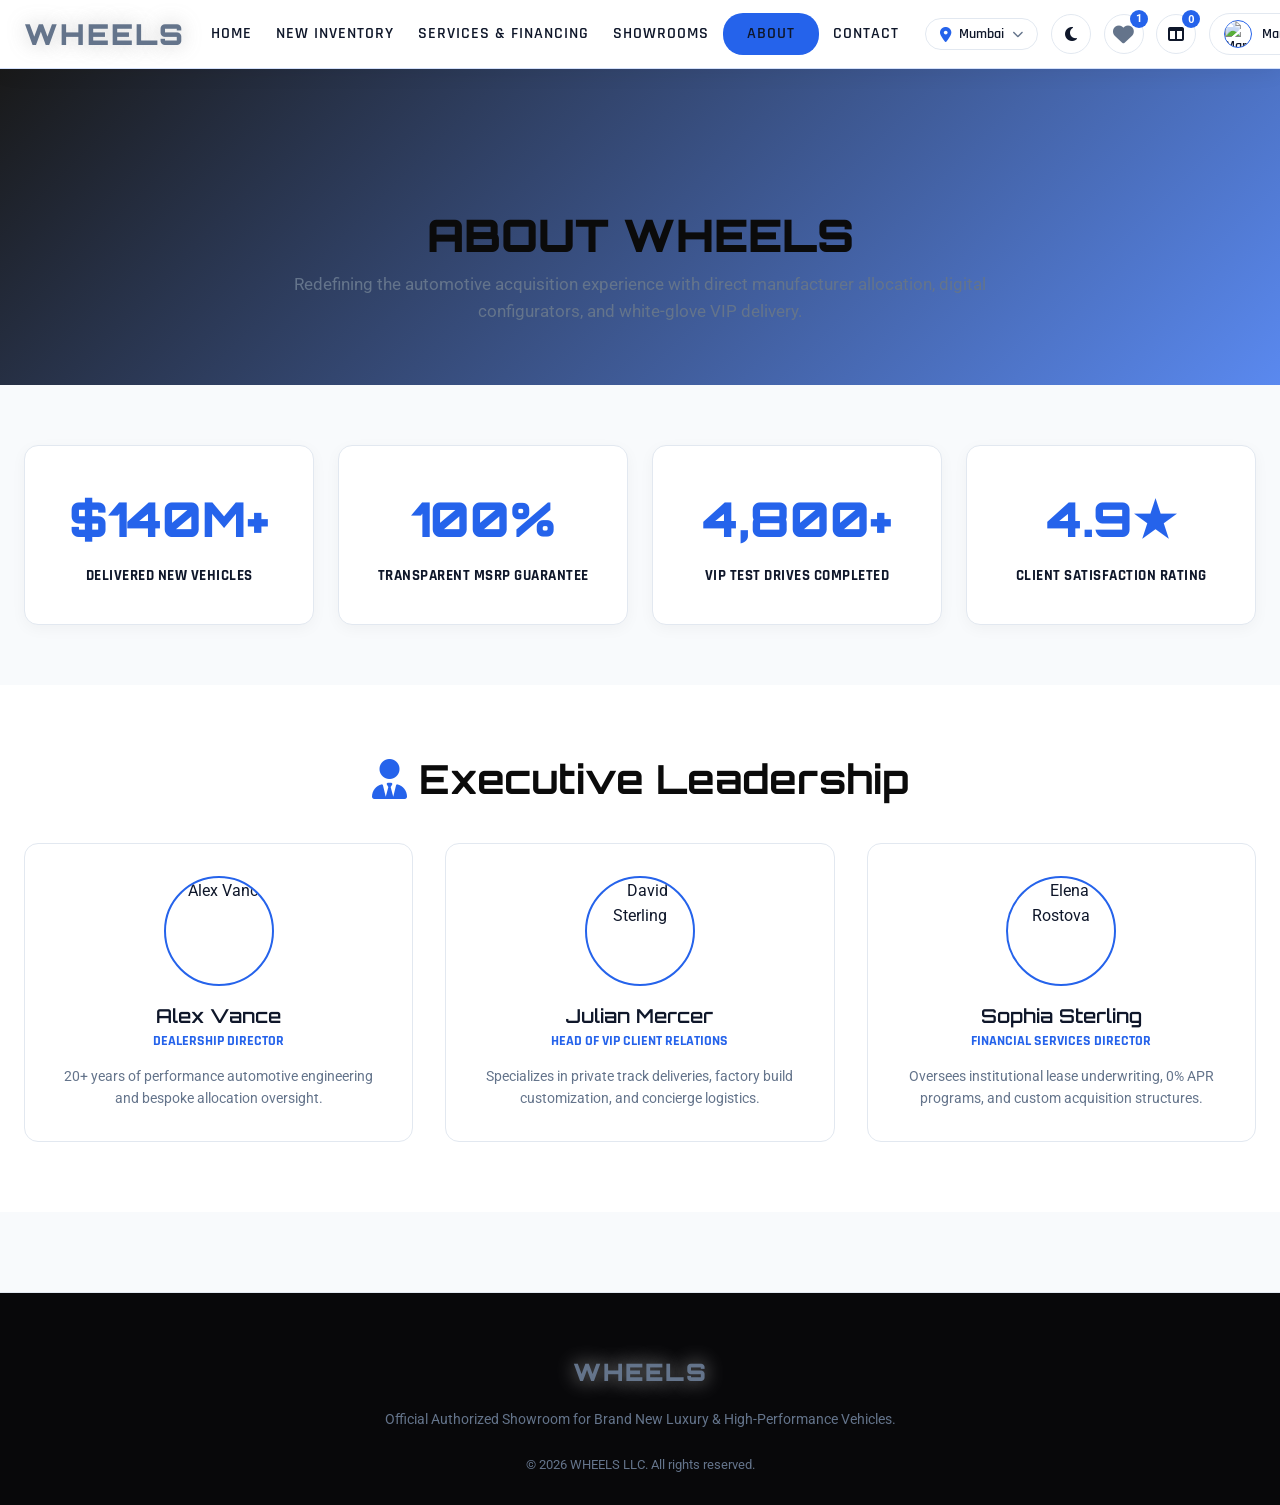
==== commit fb8af21d: ";" ====
--- a/about.html
+++ b/about.html
@@ -97,22 +97,22 @@
     <!-- STATS -->
     <section class="section" style="padding: 60px 0; background: var(--primary);">
         <div class="container" style="max-width: 1280px; margin: 0 auto; padding: 0 1.5rem;">
-            <div style="display: grid; grid-template-columns: repeat(auto-fit, minmax(220px, 1fr)); gap: 1.5rem;">
+            <div style="display: grid; grid-template-columns: repeat(auto-fit, minmax(min(100%, 220px), 1fr)); gap: 1.5rem;">
                 <div class="stat-card">
                     <div class="stat-number">$140M+</div>
-                    <div style="font-family: var(--font-accent); color: #fff; text-transform: uppercase;">Delivered New Vehicles</div>
+                    <div class="stat-card-label">Delivered New Vehicles</div>
                 </div>
                 <div class="stat-card">
                     <div class="stat-number">100%</div>
-                    <div style="font-family: var(--font-accent); color: #fff; text-transform: uppercase;">Transparent MSRP Guarantee</div>
+                    <div class="stat-card-label">Transparent MSRP Guarantee</div>
                 </div>
                 <div class="stat-card">
                     <div class="stat-number">4,800+</div>
-                    <div style="font-family: var(--font-accent); color: #fff; text-transform: uppercase;">VIP Test Drives Completed</div>
+                    <div class="stat-card-label">VIP Test Drives Completed</div>
                 </div>
                 <div class="stat-card">
                     <div class="stat-number">4.9★</div>
-                    <div style="font-family: var(--font-accent); color: #fff; text-transform: uppercase;">Client Satisfaction Rating</div>
+                    <div class="stat-card-label">Client Satisfaction Rating</div>
                 </div>
             </div>
         </div>
--- a/css/style.css
+++ b/css/style.css
@@ -59,10 +59,17 @@
 }
 
 /* ===== RESET & BASE STYLES ===== */
-* {
+*, *::before, *::after {
   margin: 0;
   padding: 0;
   box-sizing: border-box;
+}
+
+html, body {
+  width: 100%;
+  max-width: 100%;
+  overflow-x: hidden;
+  position: relative;
 }
 
 html {
@@ -79,8 +86,21 @@
   color: var(--text);
   background-color: var(--primary);
   line-height: 1.6;
-  overflow-x: hidden;
-  padding-top: 0; /* Navbar is fixed, no padding needed */
+  padding-top: 0;
+}
+
+.container {
+  width: 100%;
+  max-width: 1350px;
+  margin: 0 auto;
+  padding: 0 1.5rem;
+  box-sizing: border-box;
+}
+
+@media (max-width: 480px) {
+  .container {
+    padding: 0 1rem;
+  }
 }
 
 /* ===== CARBON FIBER TEXTURE ===== */
@@ -97,19 +117,19 @@
   font-weight: 700;
   line-height: 1.2;
   margin-bottom: 1rem;
-  text-align: center; /* Center all headings */
-}
-
-h1 { font-size: 3.5rem; font-weight: 900; text-align: center; }
-h2 { font-size: 2.5rem; font-weight: 700; text-align: center; }
-h3 { font-size: 1.8rem; font-weight: 600; text-align: center; }
-h4 { font-size: 1.4rem; font-weight: 500; text-align: center; }
+  text-align: center;
+}
+
+h1 { font-size: clamp(2rem, 5vw, 3.5rem); font-weight: 900; text-align: center; }
+h2 { font-size: clamp(1.6rem, 4vw, 2.5rem); font-weight: 700; text-align: center; }
+h3 { font-size: clamp(1.3rem, 3vw, 1.8rem); font-weight: 600; text-align: center; }
+h4 { font-size: 1.2rem; font-weight: 500; text-align: center; }
 
 p {
   font-family: var(--font-body);
   font-size: 1rem;
   margin-bottom: 1rem;
-  text-align: center; /* Center all paragraphs */
+  text-align: center;
 }
 
 /* ===== TOP UTILITY BAR ===== */
@@ -121,6 +141,7 @@
   color: var(--accent);
   position: relative;
   z-index: 1001;
+  width: 100%;
 }
 
 body.light-theme .top-utility-bar {
@@ -131,16 +152,20 @@
 .utility-container {
   max-width: 1400px;
   margin: 0 auto;
-  padding: 0 2rem;
+  padding: 0 1.5rem;
   display: flex;
   justify-content: space-between;
   align-items: center;
+  flex-wrap: wrap;
+  gap: 0.6rem;
+  width: 100%;
 }
 
 .utility-left, .utility-right {
   display: flex;
   align-items: center;
-  gap: 1.2rem;
+  gap: 1rem;
+  flex-wrap: wrap;
 }
 
 .utility-link {
@@ -151,6 +176,7 @@
   gap: 6px;
   transition: color 0.2s;
   cursor: pointer;
+  white-space: nowrap;
 }
 
 .utility-link:hover {
@@ -160,6 +186,22 @@
 .utility-link.highlight {
   color: #38bdf8;
   font-weight: 600;
+}
+
+@media (max-width: 600px) {
+  .top-utility-bar {
+    padding: 4px 0;
+    font-size: 0.75rem;
+  }
+  .utility-container {
+    padding: 0 0.8rem;
+    justify-content: center;
+    gap: 0.4rem 0.8rem;
+  }
+  .utility-left, .utility-right {
+    gap: 0.6rem;
+    justify-content: center;
+  }
 }
 
 /* ===== NAVBAR ===== */
@@ -170,7 +212,7 @@
   background: rgba(11, 15, 25, 0.95);
   backdrop-filter: blur(20px);
   -webkit-backdrop-filter: blur(20px);
-  padding: 0.8rem 0;
+  padding: 0.7rem 0;
   z-index: 1000;
   border-bottom: 1px solid rgba(37, 99, 235, 0.25);
   box-shadow: 0 4px 25px rgba(0, 0, 0, 0.5);
@@ -186,13 +228,20 @@
 .navbar-container {
   max-width: 1400px;
   margin: 0 auto;
-  padding: 0 2rem;
+  padding: 0 1.5rem;
   display: flex;
   justify-content: space-between;
   align-items: center;
-  gap: 1.5rem;
+  gap: 1rem;
   width: 100%;
   box-sizing: border-box;
+}
+
+@media (max-width: 480px) {
+  .navbar-container {
+    padding: 0 0.8rem;
+    gap: 0.5rem;
+  }
 }
 
 /* Header Center Search */
@@ -203,7 +252,7 @@
   border: 1.5px solid var(--extra);
   border-radius: 30px;
   padding: 4px 4px 4px 16px;
-  max-width: 480px;
+  max-width: 440px;
   width: 100%;
   transition: all 0.3s ease;
 }
@@ -237,14 +286,15 @@
   background: var(--secondary);
   color: #ffffff;
   border: none;
-  padding: 8px 18px;
+  padding: 7px 16px;
   border-radius: 20px;
-  font-size: 0.85rem;
+  font-size: 0.82rem;
   font-weight: 700;
   font-family: var(--font-accent);
   letter-spacing: 0.5px;
   cursor: pointer;
   transition: all 0.2s ease;
+  white-space: nowrap;
 }
 
 .nav-search-btn:hover {
@@ -252,38 +302,55 @@
   transform: scale(1.02);
 }
 
-/* Sub-Navbar Bar */
+/* Sub-Navbar Bar - Sticky to viewport right below navbar */
 .subnav-bar {
-  background: rgba(15, 23, 42, 0.85);
-  border-bottom: 1px solid rgba(255, 255, 255, 0.05);
-  padding: 8px 0;
+  position: sticky;
+  top: 56px;
+  z-index: 998;
+  background: rgba(11, 15, 25, 0.96);
+  backdrop-filter: blur(15px);
+  -webkit-backdrop-filter: blur(15px);
+  border-bottom: 1px solid rgba(255, 255, 255, 0.08);
+  padding: 8px 1rem;
   display: flex;
   justify-content: center;
+  width: 100%;
+  overflow-x: auto;
+  -webkit-overflow-scrolling: touch;
+  scrollbar-width: none;
+}
+
+.subnav-bar::-webkit-scrollbar {
+  display: none;
 }
 
 body.light-theme .subnav-bar {
-  background: #ffffff;
+  background: rgba(255, 255, 255, 0.96);
   border-bottom: 1px solid #e2e8f0;
+  box-shadow: 0 2px 10px rgba(0, 0, 0, 0.04);
 }
 
 .subnav-links {
   display: flex;
   list-style: none;
-  gap: 2rem;
+  gap: 1.8rem;
   margin: 0;
   padding: 0;
-  flex-wrap: wrap;
+  flex-wrap: nowrap;
   justify-content: center;
+  white-space: nowrap;
 }
 
 .subnav-links li a {
   color: var(--accent);
   text-decoration: none;
-  font-size: 0.9rem;
+  font-size: 0.88rem;
   font-weight: 600;
   font-family: var(--font-body);
   transition: all 0.2s ease;
   padding: 4px 8px;
+  display: inline-block;
+  white-space: nowrap;
 }
 
 .subnav-links li a:hover, .subnav-links li a.active {
@@ -296,6 +363,17 @@
 
 body.light-theme .subnav-links li a:hover, body.light-theme .subnav-links li a.active {
   color: var(--secondary);
+}
+
+@media (max-width: 992px) {
+  .subnav-bar {
+    justify-content: flex-start;
+    padding: 6px 0.8rem;
+  }
+  .subnav-links {
+    justify-content: flex-start;
+    gap: 1rem;
+  }
 }
 
 /* ===================================================
@@ -494,7 +572,7 @@
     text-align: center;
   }
   .hero-headline-main {
-    font-size: 2.5rem;
+    font-size: 2.3rem;
     text-align: center;
   }
   .hero-sub-title, .hero-desc-para {
@@ -505,7 +583,7 @@
   .hero-checklist-row {
     justify-content: center;
   }
-  .nav-center-search, .subnav-bar {
+  .nav-center-search {
     display: none;
   }
 }
@@ -703,23 +781,41 @@
 
 .mobile-menu-toggle {
   display: none;
-  background: none;
-  border: none;
+  background: rgba(255, 255, 255, 0.08);
+  border: 1px solid var(--extra);
   color: var(--text);
-  font-size: 1.8rem;
+  font-size: 1.3rem;
   cursor: pointer;
-  flex-shrink: 0; /* Prevent toggle from shrinking */
-  padding: 0.5rem;
-  align-self: center;
+  flex-shrink: 0;
+  padding: 0;
+  width: 38px;
+  height: 38px;
+  border-radius: 8px;
+  align-items: center;
+  justify-content: center;
+  transition: all 0.2s ease;
+}
+
+body.light-theme .mobile-menu-toggle {
+  background: #f1f5f9;
+  border: 1px solid #cbd5e1;
+  color: #0f172a;
+}
+
+.mobile-menu-toggle:hover {
+  border-color: var(--secondary);
+  color: var(--secondary);
 }
 
 /* ===== BUTTONS ===== */
 .btn {
-  display: inline-block;
-  padding: 14px 40px;
+  display: inline-flex;
+  align-items: center;
+  justify-content: center;
+  padding: 12px 28px;
   font-family: var(--font-accent);
   font-weight: 700;
-  font-size: 1rem;
+  font-size: 0.95rem;
   text-transform: uppercase;
   text-decoration: none;
   border: none;
@@ -727,10 +823,12 @@
   transition: all 0.3s ease;
   position: relative;
   overflow: hidden;
-  clip-path: polygon(10% 0%, 100% 0%, 90% 100%, 0% 100%);
+  border-radius: 8px;
   background: linear-gradient(135deg, var(--secondary) 0%, var(--highlight) 100%);
-  color: var(--text);
-  letter-spacing: 1px;
+  color: #ffffff;
+  letter-spacing: 0.5px;
+  text-align: center;
+  gap: 8px;
 }
 
 .btn::before {
@@ -749,47 +847,60 @@
 }
 
 .btn:hover {
-  background: var(--accent);
-  color: var(--primary);
-  box-shadow: 0 0 30px rgba(192, 192, 192, 0.8);
-  transform: translateY(-3px) scale(1.05);
-  letter-spacing: 2px;
+  background: linear-gradient(135deg, #1d4ed8 0%, #0284c7 100%);
+  color: #ffffff;
+  box-shadow: 0 6px 20px rgba(37, 99, 235, 0.4);
+  transform: translateY(-2px);
 }
 
 .btn-secondary {
   background: transparent;
-  border: 2px solid var(--secondary);
+  border: 1.5px solid var(--secondary);
+  color: var(--secondary);
+}
+
+body.light-theme .btn-secondary {
+  background: #ffffff;
+  border: 1.5px solid var(--secondary);
   color: var(--secondary);
 }
 
 .btn-secondary:hover {
   background: var(--secondary);
-  color: var(--text);
-  transform: translateY(-3px) scale(1.05);
-  box-shadow: 0 5px 20px rgba(220, 20, 60, 0.6);
-  letter-spacing: 2px;
+  color: #ffffff !important;
+  transform: translateY(-2px);
+  box-shadow: 0 6px 20px rgba(37, 99, 235, 0.3);
 }
 
 /* Ensure btn-secondary hover overrides btn hover for buttons with both classes */
 .btn.btn-secondary:hover {
   background: var(--secondary) !important;
-  color: var(--text) !important;
+  color: #ffffff !important;
 }
 
 /* ===== CARDS ===== */
 .card {
-  background-color: var(--primary);
-  border-top: 4px solid var(--secondary);
+  background-color: var(--subtle);
   border: 1px solid var(--extra);
+  border-radius: 14px;
   padding: 2rem;
+  box-shadow: 0 10px 30px rgba(0, 0, 0, 0.3);
   transition: all 0.3s ease;
   position: relative;
-  clip-path: polygon(5% 0%, 100% 0%, 95% 100%, 0% 100%);
-  height: 100%;
   display: flex;
   flex-direction: column;
-  text-align: center; /* Center all text in cards */
-  align-items: center; /* Center card content */
+}
+
+body.light-theme .card {
+  background-color: #ffffff;
+  border: 1px solid #e2e8f0;
+  box-shadow: 0 4px 20px rgba(0, 0, 0, 0.05);
+}
+
+.card:hover {
+  transform: translateY(-5px);
+  border-color: var(--secondary);
+  box-shadow: 0 15px 35px rgba(37, 99, 235, 0.2);
 }
 
 /* Service card button alignment */
@@ -2432,14 +2543,37 @@
 .car-card-actions {
     display: grid;
     grid-template-columns: 1fr 1fr;
-    gap: 0.5rem;
+    gap: 0.6rem;
     margin-top: 1rem;
-}
-
-.car-card-actions .btn {
-    padding: 8px 12px;
-    font-size: 0.85rem;
-    text-align: center;
+    align-items: stretch;
+    width: 100%;
+}
+
+.car-card-actions .btn,
+.car-card-actions .btn-secondary,
+.car-card-actions a.btn,
+.car-card-actions button.btn {
+    clip-path: none !important;
+    border-radius: 8px !important;
+    display: flex !important;
+    align-items: center !important;
+    justify-content: center !important;
+    text-align: center !important;
+    padding: 8px 10px !important;
+    font-size: 0.8rem !important;
+    font-weight: 700 !important;
+    font-family: var(--font-accent) !important;
+    letter-spacing: 0.5px !important;
+    height: 38px !important;
+    min-height: 38px !important;
+    line-height: 1.2 !important;
+    box-sizing: border-box !important;
+    width: 100% !important;
+    margin: 0 !important;
+    text-transform: uppercase !important;
+    white-space: nowrap !important;
+    cursor: pointer;
+    text-decoration: none;
 }
 
 .card-top-badges {
@@ -2868,4 +3002,157 @@
     }
 }
 
-
+/* ===== CONTACT PAGE SOCIAL & MAP STYLES ===== */
+.contact-social-section {
+    margin-top: 1.5rem;
+    padding-top: 1.2rem;
+    border-top: 1px solid var(--extra);
+}
+
+.contact-social-section h4 {
+    font-size: 0.95rem;
+    text-align: left;
+    margin-bottom: 0.8rem;
+    color: var(--text);
+    font-family: var(--font-accent);
+    text-transform: uppercase;
+    letter-spacing: 0.5px;
+}
+
+.contact-social-grid {
+    display: flex;
+    gap: 0.8rem;
+    flex-wrap: wrap;
+}
+
+.social-link-btn {
+    width: 44px;
+    height: 44px;
+    border-radius: 50%;
+    background: var(--subtle);
+    border: 1px solid var(--extra);
+    color: var(--accent);
+    display: flex;
+    align-items: center;
+    justify-content: center;
+    font-size: 1.15rem;
+    text-decoration: none;
+    transition: all 0.3s ease;
+}
+
+body.light-theme .social-link-btn {
+    background: #ffffff;
+    border: 1px solid #cbd5e1;
+    color: #475569;
+}
+
+.social-link-btn:hover {
+    color: #ffffff;
+    transform: translateY(-3px) scale(1.1);
+}
+
+.social-link-btn.instagram:hover { background: #E1306C; border-color: #E1306C; box-shadow: 0 6px 15px rgba(225, 48, 108, 0.4); }
+.social-link-btn.facebook:hover { background: #1877F2; border-color: #1877F2; box-shadow: 0 6px 15px rgba(24, 119, 242, 0.4); }
+.social-link-btn.twitter:hover { background: #000000; border-color: #333333; box-shadow: 0 6px 15px rgba(0, 0, 0, 0.4); }
+.social-link-btn.youtube:hover { background: #FF0000; border-color: #FF0000; box-shadow: 0 6px 15px rgba(255, 0, 0, 0.4); }
+.social-link-btn.linkedin:hover { background: #0A66C2; border-color: #0A66C2; box-shadow: 0 6px 15px rgba(10, 102, 194, 0.4); }
+.social-link-btn.whatsapp:hover { background: #25D366; border-color: #25D366; box-shadow: 0 6px 15px rgba(37, 211, 102, 0.4); }
+
+.map-embed-wrapper {
+    background: var(--subtle);
+    border: 1px solid var(--extra);
+    border-radius: 16px;
+    overflow: hidden;
+    box-shadow: 0 15px 40px rgba(0,0,0,0.4);
+    margin-top: 1rem;
+    width: 100%;
+}
+
+body.light-theme .map-embed-wrapper {
+    background: #ffffff;
+    border: 1px solid #e2e8f0;
+    box-shadow: 0 4px 20px rgba(0,0,0,0.06);
+}
+
+.map-embed-header {
+    padding: 1.2rem 1.5rem;
+    border-bottom: 1px solid var(--extra);
+    display: flex;
+    justify-content: space-between;
+    align-items: center;
+    flex-wrap: wrap;
+    gap: 0.8rem;
+}
+
+body.light-theme .map-embed-header {
+    border-bottom: 1px solid #e2e8f0;
+}
+
+.map-embed-header h3 {
+    margin: 0;
+    font-size: 1.15rem;
+    text-align: left;
+}
+
+.map-embed-frame {
+    width: 100%;
+    height: 380px;
+    border: 0;
+    display: block;
+}
+
+/* ===== ABOUT PAGE STATS CONTRAST FIX (Requirement 5) ===== */
+.stat-card-label {
+    font-family: var(--font-accent);
+    color: var(--text);
+    text-transform: uppercase;
+    font-weight: 700;
+    font-size: 0.95rem;
+    letter-spacing: 0.5px;
+}
+
+body.light-theme .stat-card-label {
+    color: #0f172a !important;
+}
+
+body.light-theme .stat-card {
+    background: #ffffff;
+    border: 1px solid #e2e8f0;
+    box-shadow: 0 4px 15px rgba(0,0,0,0.04);
+}
+
+body.light-theme .stat-number {
+    color: var(--secondary);
+}
+
+/* ===== DASHBOARD ENHANCEMENTS ===== */
+.admin-sidebar-mobile-toggle {
+    display: none;
+    background: var(--subtle);
+    border: 1px solid var(--extra);
+    padding: 10px 16px;
+    border-radius: 8px;
+    color: var(--text);
+    font-family: var(--font-accent);
+    font-weight: 700;
+    font-size: 0.9rem;
+    cursor: pointer;
+    margin-bottom: 1.5rem;
+    align-items: center;
+    gap: 0.6rem;
+    width: 100%;
+    justify-content: center;
+}
+
+@media (max-width: 992px) {
+    .admin-sidebar-mobile-toggle {
+        display: flex;
+    }
+    .admin-sidebar.collapsed .sidebar-menu,
+    .admin-sidebar.collapsed .sidebar-user-card {
+        display: none;
+    }
+}
+
+
+
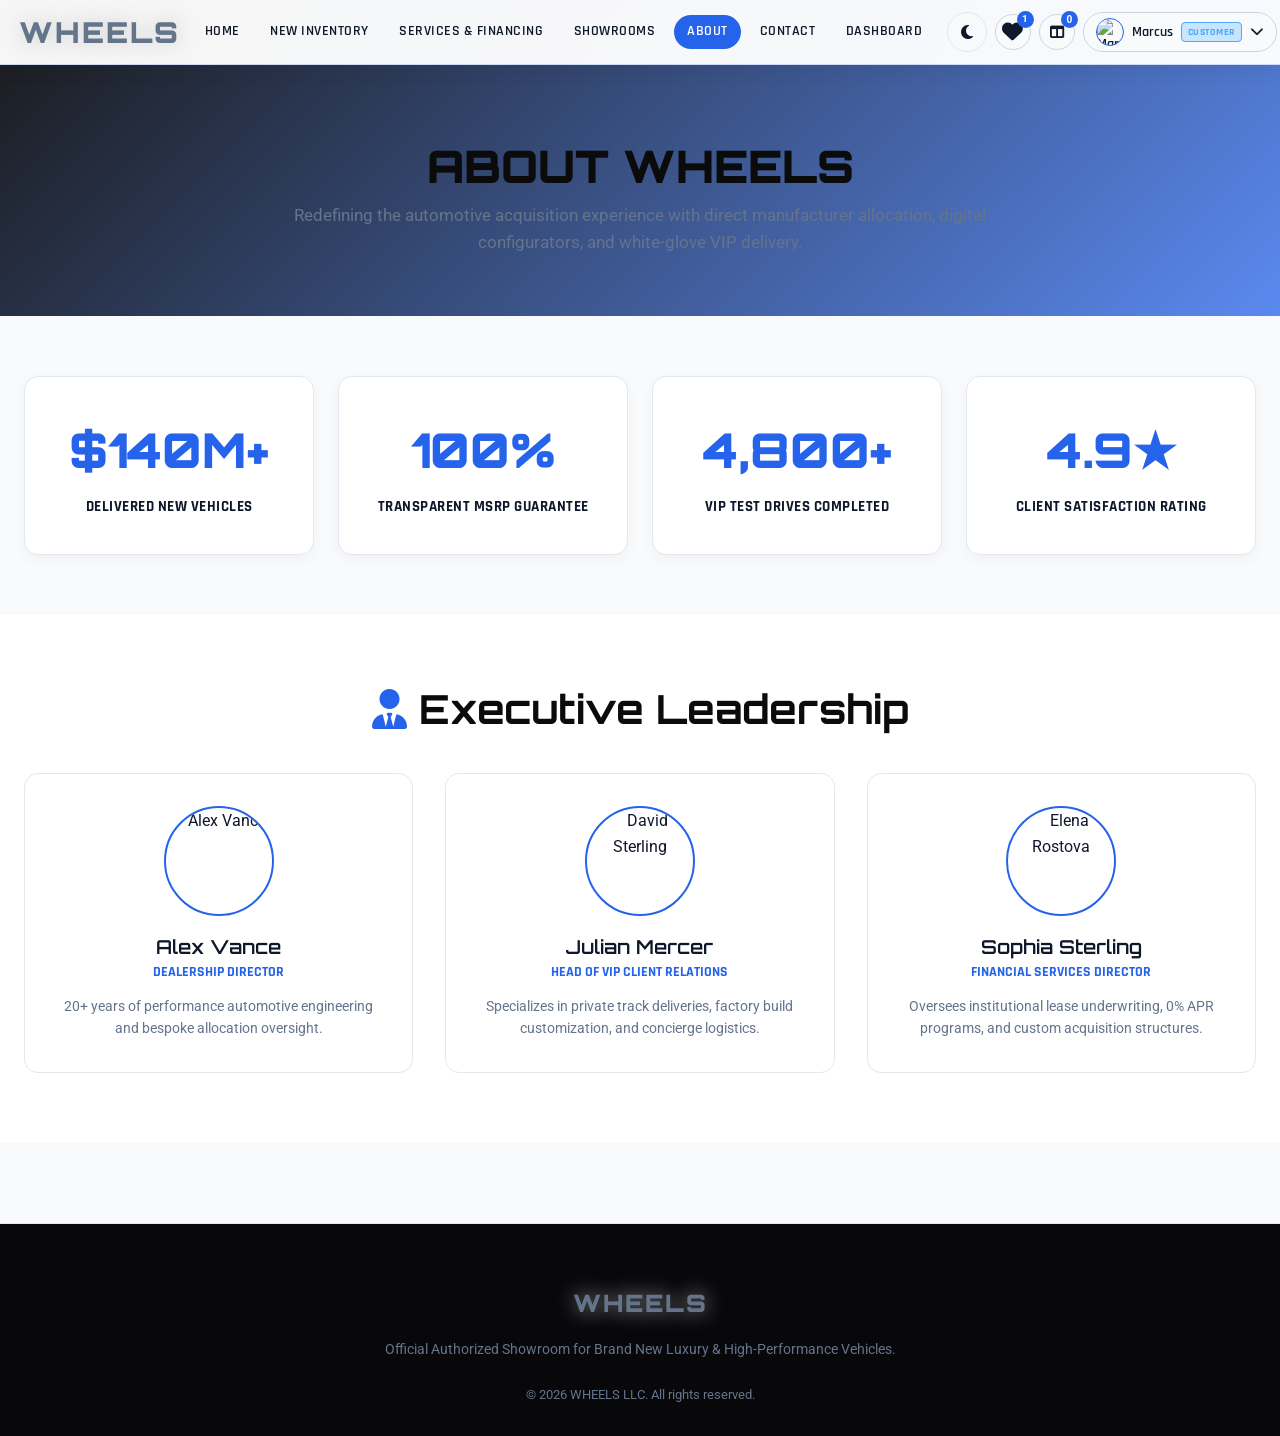
==== commit 2f17d88e: "Fix navbar fixed positioning, icons visibility, dashboard contrast, theme toggle, and navigation upd" ====
--- a/about.html
+++ b/about.html
@@ -66,23 +66,26 @@
 
 <body>
     <!-- NAVBAR -->
-    <nav class="navbar">
-        <div class="navbar-container">
-            <a href="index.html" class="logo">WHEELS</a>
-            <ul class="nav-menu">
-                <li><a href="index.html">Home</a></li>
-                <li><a href="fleet.html">New Inventory</a></li>
-                <li><a href="services.html">Services & Financing</a></li>
-                <li><a href="locations.html">Showrooms</a></li>
-                <li><a href="about.html" class="active">About</a></li>
-                <li><a href="contact.html">Contact</a></li>
-            </ul>
-            <div class="nav-icons">
-                <!-- Injected via auth.js / main.js -->
+    <header class="site-header">
+        <nav class="navbar">
+            <div class="navbar-container">
+                <a href="index.html" class="logo">WHEELS</a>
+                <ul class="nav-menu">
+                    <li><a href="index.html">Home</a></li>
+                    <li><a href="fleet.html">New Inventory</a></li>
+                    <li><a href="services.html">Services & Financing</a></li>
+                    <li><a href="locations.html">Showrooms</a></li>
+                    <li><a href="about.html" class="active">About</a></li>
+                    <li><a href="contact.html">Contact</a></li>
+                    <li><a href="dashboard.html">Dashboard</a></li>
+                </ul>
+                <div class="nav-icons">
+                    <!-- Injected via auth.js / main.js -->
+                </div>
+                <button class="mobile-menu-toggle" aria-label="Toggle Menu">☰</button>
             </div>
-            <button class="mobile-menu-toggle" aria-label="Toggle Menu">☰</button>
-        </div>
-    </nav>
+        </nav>
+    </header>
 
     <!-- PAGE HEADER -->
     <section class="page-header">
--- a/css/style.css
+++ b/css/style.css
@@ -204,15 +204,24 @@
   }
 }
 
+/* ===== SITE HEADER / FIXED NAVBAR WRAPPER ===== */
+.site-header {
+  position: fixed;
+  top: 0;
+  left: 0;
+  right: 0;
+  width: 100%;
+  z-index: 1000;
+}
+
 /* ===== NAVBAR ===== */
 .navbar {
-  position: sticky;
-  top: 0;
+  position: relative;
   width: 100%;
   background: rgba(11, 15, 25, 0.95);
   backdrop-filter: blur(20px);
   -webkit-backdrop-filter: blur(20px);
-  padding: 0.7rem 0;
+  padding: 0.55rem 0;
   z-index: 1000;
   border-bottom: 1px solid rgba(37, 99, 235, 0.25);
   box-shadow: 0 4px 25px rgba(0, 0, 0, 0.5);
@@ -226,21 +235,21 @@
 }
 
 .navbar-container {
-  max-width: 1400px;
+  max-width: 1440px;
   margin: 0 auto;
-  padding: 0 1.5rem;
+  padding: 0 1.2rem;
   display: flex;
   justify-content: space-between;
   align-items: center;
-  gap: 1rem;
+  gap: 0.8rem;
   width: 100%;
   box-sizing: border-box;
 }
 
 @media (max-width: 480px) {
   .navbar-container {
-    padding: 0 0.8rem;
-    gap: 0.5rem;
+    padding: 0 0.5rem;
+    gap: 0.35rem;
   }
 }
 
@@ -251,9 +260,10 @@
   background: rgba(255, 255, 255, 0.06);
   border: 1.5px solid var(--extra);
   border-radius: 30px;
-  padding: 4px 4px 4px 16px;
-  max-width: 440px;
-  width: 100%;
+  padding: 3px 3px 3px 12px;
+  max-width: 260px;
+  width: 100%;
+  flex: 0 1 260px;
   transition: all 0.3s ease;
 }
 
@@ -277,18 +287,18 @@
   border: none;
   color: var(--text);
   outline: none;
-  font-size: 0.9rem;
-  width: 100%;
-  padding-left: 8px;
+  font-size: 0.82rem;
+  width: 100%;
+  padding-left: 6px;
 }
 
 .nav-search-btn {
   background: var(--secondary);
   color: #ffffff;
   border: none;
-  padding: 7px 16px;
+  padding: 5px 12px;
   border-radius: 20px;
-  font-size: 0.82rem;
+  font-size: 0.75rem;
   font-weight: 700;
   font-family: var(--font-accent);
   letter-spacing: 0.5px;
@@ -304,14 +314,13 @@
 
 /* Sub-Navbar Bar - Sticky to viewport right below navbar */
 .subnav-bar {
-  position: sticky;
-  top: 56px;
+  position: relative;
   z-index: 998;
   background: rgba(11, 15, 25, 0.96);
   backdrop-filter: blur(15px);
   -webkit-backdrop-filter: blur(15px);
   border-bottom: 1px solid rgba(255, 255, 255, 0.08);
-  padding: 8px 1rem;
+  padding: 6px 1rem;
   display: flex;
   justify-content: center;
   width: 100%;
@@ -380,7 +389,7 @@
    HERO SECTION - SPLIT LAYOUT WITH BLUE / CYBER THEME
    =================================================== */
 .hero-split-section {
-  padding: 60px 0 70px;
+  padding: 155px 0 70px;
   background: radial-gradient(circle at 80% 50%, rgba(37, 99, 235, 0.12) 0%, rgba(6, 182, 212, 0.05) 40%, var(--primary) 75%);
   position: relative;
   overflow: hidden;
@@ -564,6 +573,9 @@
 }
 
 @media (max-width: 992px) {
+  .hero-split-section {
+    padding: 130px 0 50px;
+  }
   .hero-split-container {
     grid-template-columns: 1fr;
     text-align: center;
@@ -611,9 +623,9 @@
 .nav-menu {
   display: flex;
   list-style: none;
-  gap: 0.3rem;
+  gap: 0.4rem;
   align-items: center;
-  flex-shrink: 0; /* Prevent menu from shrinking */
+  flex-shrink: 0;
   margin: 0;
   padding: 0;
 }
@@ -623,20 +635,20 @@
   text-decoration: none;
   font-family: var(--font-accent);
   font-weight: 600;
-  font-size: 1rem;
+  font-size: 0.9rem;
   text-transform: uppercase;
-  letter-spacing: 1px;
-  padding: 0.4rem 0.6rem;
+  letter-spacing: 0.5px;
+  padding: 0.45rem 0.75rem;
   transition: all 0.3s ease;
   position: relative;
-  white-space: nowrap; /* Prevent text wrapping */
-  display: inline-block; /* Ensure proper display */
+  white-space: nowrap;
+  display: inline-block;
 }
 
 .nav-menu li a::after {
   content: '';
   position: absolute;
-  bottom: -5px;
+  bottom: -3px;
   left: 50%;
   transform: translateX(-50%);
   width: 0;
@@ -659,9 +671,9 @@
 
 .nav-menu li a.active {
   background: var(--secondary);
-  color: var(--text); /* White text on red background */
+  color: #ffffff; /* White text on red background */
   border-radius: 20px;
-  padding: 0.5rem 1.5rem;
+  padding: 0.35rem 0.85rem;
 }
 
 /* ===== DROPDOWN MENU ===== */
@@ -1577,24 +1589,29 @@
 @media (max-width: 1024px) {
   /* First section after navbar needs extra top padding on tablet/laptop */
   .section:first-of-type {
-    padding-top: 7rem;
+    padding-top: 5rem;
   }
   
   .nav-menu {
     position: fixed;
-    top: 70px;
+    top: 56px;
     left: -100%;
     width: 100%;
-    height: calc(100vh - 70px);
+    height: calc(100vh - 56px);
     background: var(--primary);
     flex-direction: column;
-    padding: 2rem;
+    padding: 2rem 1.5rem;
     transition: left 0.3s ease;
     border-top: 2px solid var(--secondary);
-    overflow-y: auto; /* Allow scrolling if menu is too long */
-    z-index: 999; /* Ensure menu is below navbar but above content */
-    align-items: flex-start; /* Align menu items to start on mobile */
+    overflow-y: auto;
+    z-index: 999;
+    align-items: flex-start;
     gap: 0.5rem;
+  }
+
+  body.light-theme .nav-menu {
+    background: #ffffff;
+    box-shadow: 0 10px 30px rgba(0, 0, 0, 0.1);
   }
 
   .nav-menu.active {
@@ -1641,30 +1658,14 @@
     justify-content: space-between;
   }
 
-  .nav-icons {
-    display: none; /* Hide nav icons on tablet/mobile - they'll be in hamburger menu */
-  }
-
-  /* Style mobile menu buttons */
-  .mobile-nav-icons {
-    display: flex;
-    flex-direction: column;
-    width: 100%;
-    gap: 1rem;
-    padding-top: 1rem;
-    margin-top: 1rem;
-    border-top: 2px solid var(--secondary);
-  }
-
-  .mobile-nav-icons a {
-    width: 100%;
-    text-align: center;
-    padding: 1rem;
-    margin: 0;
-  }
-
   .mobile-menu-toggle {
-    display: block;
+    display: flex !important;
+    align-items: center;
+    justify-content: center;
+    order: 99;
+    flex-shrink: 0;
+    margin-left: 4px;
+    z-index: 1002;
   }
 
   h1 { font-size: 2.5rem; }
@@ -1830,11 +1831,55 @@
 
 @media (max-width: 480px) {
   .navbar-container {
-    padding: 0 1.5rem;
+    padding: 0 0.5rem;
+    gap: 0.25rem;
+    flex-wrap: nowrap;
   }
 
   .logo {
-    font-size: 1.3rem;
+    font-size: 1.25rem;
+    letter-spacing: 1px;
+    flex-shrink: 0;
+  }
+
+  .nav-icons {
+    gap: 0.3rem;
+    margin-left: auto;
+    flex-shrink: 1;
+  }
+
+  .nav-badge-link,
+  .theme-toggle {
+    width: 32px;
+    height: 32px;
+    font-size: 0.8rem;
+  }
+
+  .nav-user-btn {
+    padding: 3px 6px;
+    gap: 0.3rem;
+  }
+
+  .nav-user-btn .nav-user-name,
+  .nav-user-btn .badge-role,
+  .nav-user-btn i.fa-chevron-down {
+    display: none;
+  }
+
+  .nav-location-pill {
+    padding: 4px 7px;
+    font-size: 0.72rem;
+  }
+
+  .mobile-menu-toggle {
+    display: flex !important;
+    align-items: center;
+    justify-content: center;
+    width: 32px;
+    height: 32px;
+    font-size: 1.1rem;
+    flex-shrink: 0;
+    margin-left: 2px;
   }
 
   .hero-content h1 {
@@ -1842,8 +1887,23 @@
   }
 
   .btn {
-    padding: 12px 30px;
-    font-size: 0.9rem;
+    padding: 10px 22px;
+    font-size: 0.85rem;
+  }
+}
+
+@media (max-width: 370px) {
+  .nav-location-pill {
+    display: none; /* City is in top utility bar, hide pill on <=360px so all icons and hamburger fit with room to spare */
+  }
+
+  .navbar-container {
+    padding: 0 0.35rem;
+    gap: 0.2rem;
+  }
+
+  .nav-icons {
+    gap: 0.25rem;
   }
 }
 
@@ -2108,7 +2168,8 @@
 .nav-icons {
     display: flex;
     align-items: center;
-    gap: 0.8rem;
+    gap: 0.5rem;
+    flex-shrink: 0;
 }
 
 .nav-badge-link {
@@ -2116,58 +2177,73 @@
     background: var(--subtle);
     border: 1px solid var(--extra);
     color: var(--text);
-    width: 40px;
-    height: 40px;
+    width: 36px;
+    height: 36px;
+    border-radius: 50%;
+    display: inline-flex;
+    align-items: center;
+    justify-content: center;
+    font-size: 0.88rem;
+    cursor: pointer;
+    text-decoration: none;
+    transition: all 0.3s ease;
+    flex-shrink: 0;
+}
+
+body.light-theme .nav-badge-link {
+    background: #f8fafc;
+    border-color: #cbd5e1;
+    color: #0f172a;
+}
+
+.nav-badge-link:hover {
+    border-color: var(--secondary);
+    color: var(--secondary);
+    transform: translateY(-2px);
+}
+
+.nav-badge-count {
+    position: absolute;
+    top: -4px;
+    right: -4px;
+    background: var(--secondary);
+    color: #fff;
+    font-size: 0.65rem;
+    font-weight: 700;
+    width: 17px;
+    height: 17px;
     border-radius: 50%;
     display: flex;
     align-items: center;
     justify-content: center;
-    font-size: 1rem;
-    cursor: pointer;
-    text-decoration: none;
-    transition: all 0.3s ease;
-}
-
-.nav-badge-link:hover {
-    border-color: var(--secondary);
-    color: var(--secondary);
-    transform: translateY(-2px);
-}
-
-.nav-badge-count {
-    position: absolute;
-    top: -5px;
-    right: -5px;
-    background: var(--secondary);
-    color: #fff;
-    font-size: 0.7rem;
-    font-weight: 700;
-    width: 18px;
-    height: 18px;
-    border-radius: 50%;
-    display: flex;
-    align-items: center;
-    justify-content: center;
 }
 
 .nav-user-dropdown {
     position: relative;
+    flex-shrink: 0;
 }
 
 .nav-user-btn {
     display: flex;
     align-items: center;
-    gap: 0.6rem;
+    gap: 0.5rem;
     background: var(--subtle);
     border: 1px solid var(--extra);
-    padding: 6px 14px;
+    padding: 5px 12px;
     border-radius: 30px;
     color: var(--text);
     cursor: pointer;
     font-family: var(--font-accent);
-    font-size: 0.9rem;
+    font-size: 0.85rem;
     font-weight: 600;
     transition: all 0.3s ease;
+    flex-shrink: 0;
+}
+
+body.light-theme .nav-user-btn {
+    background: #f8fafc;
+    border-color: #cbd5e1;
+    color: #0f172a;
 }
 
 .nav-user-btn:hover {
